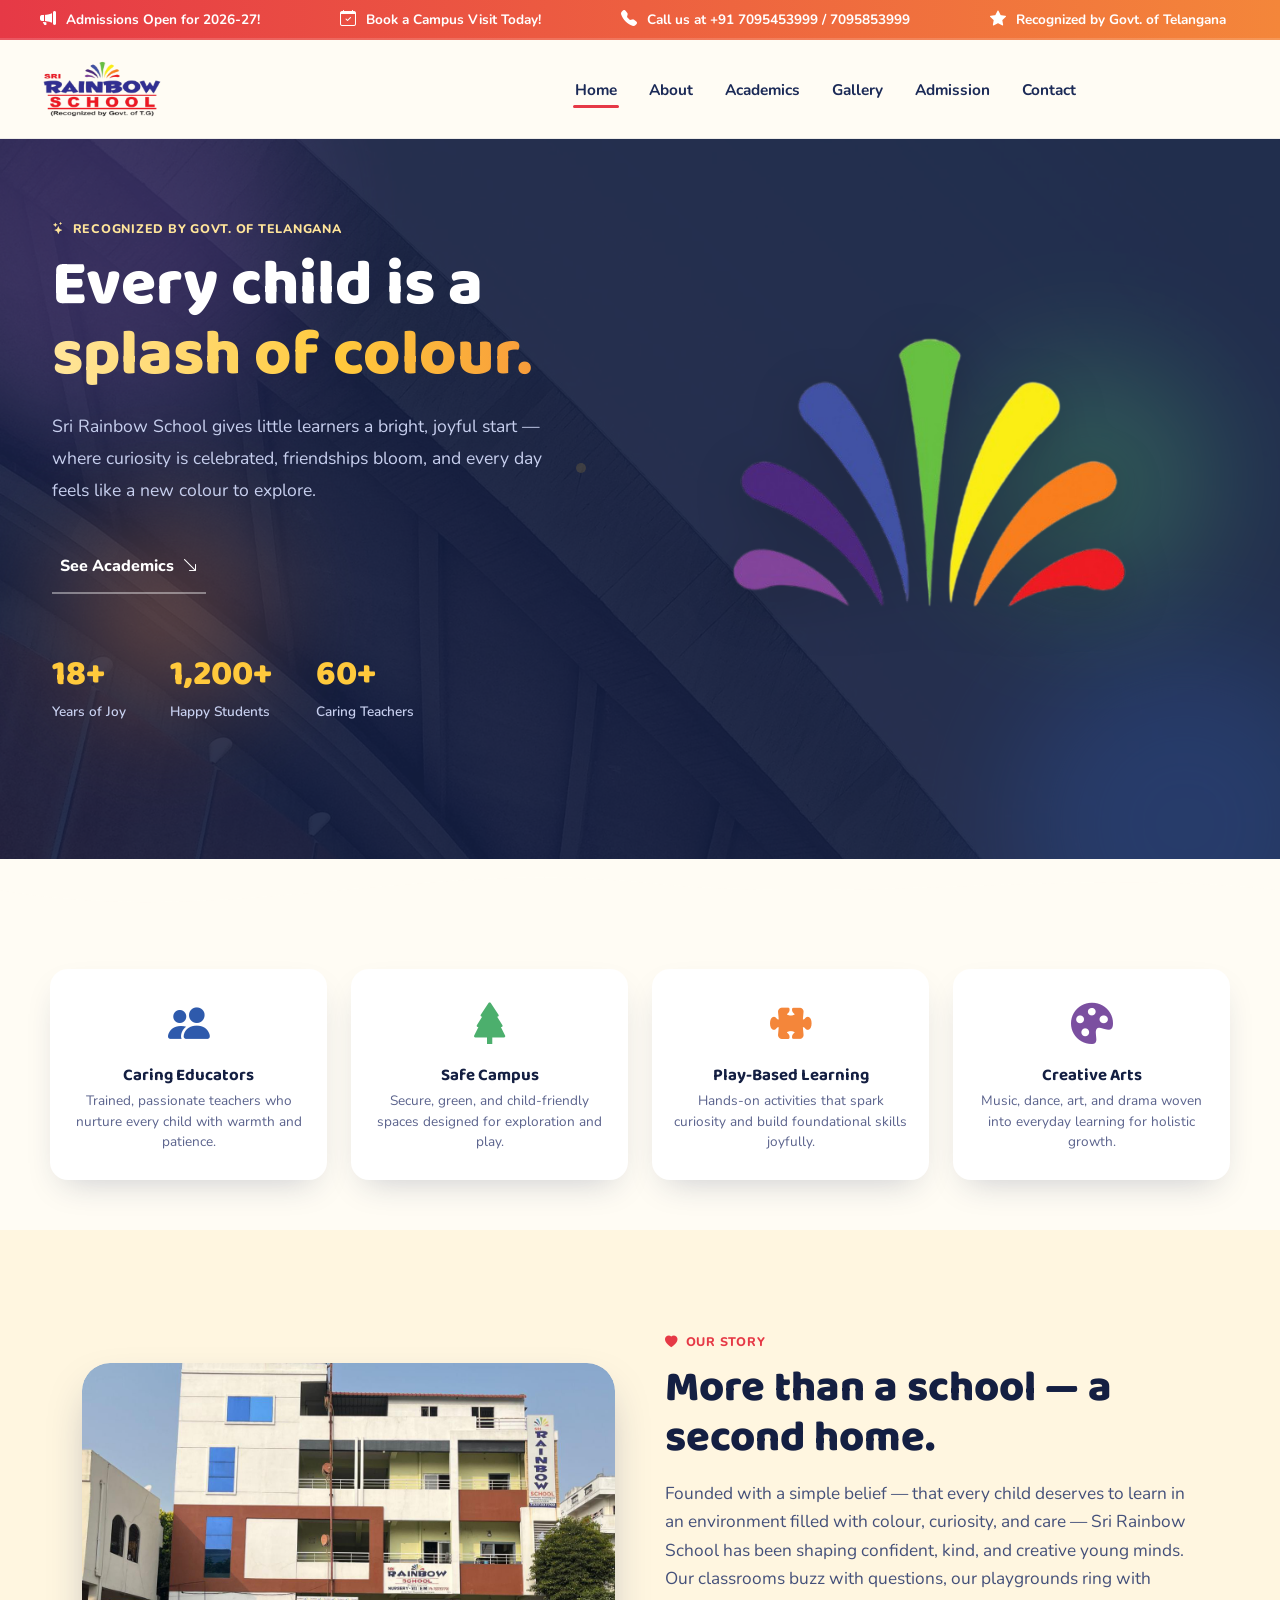
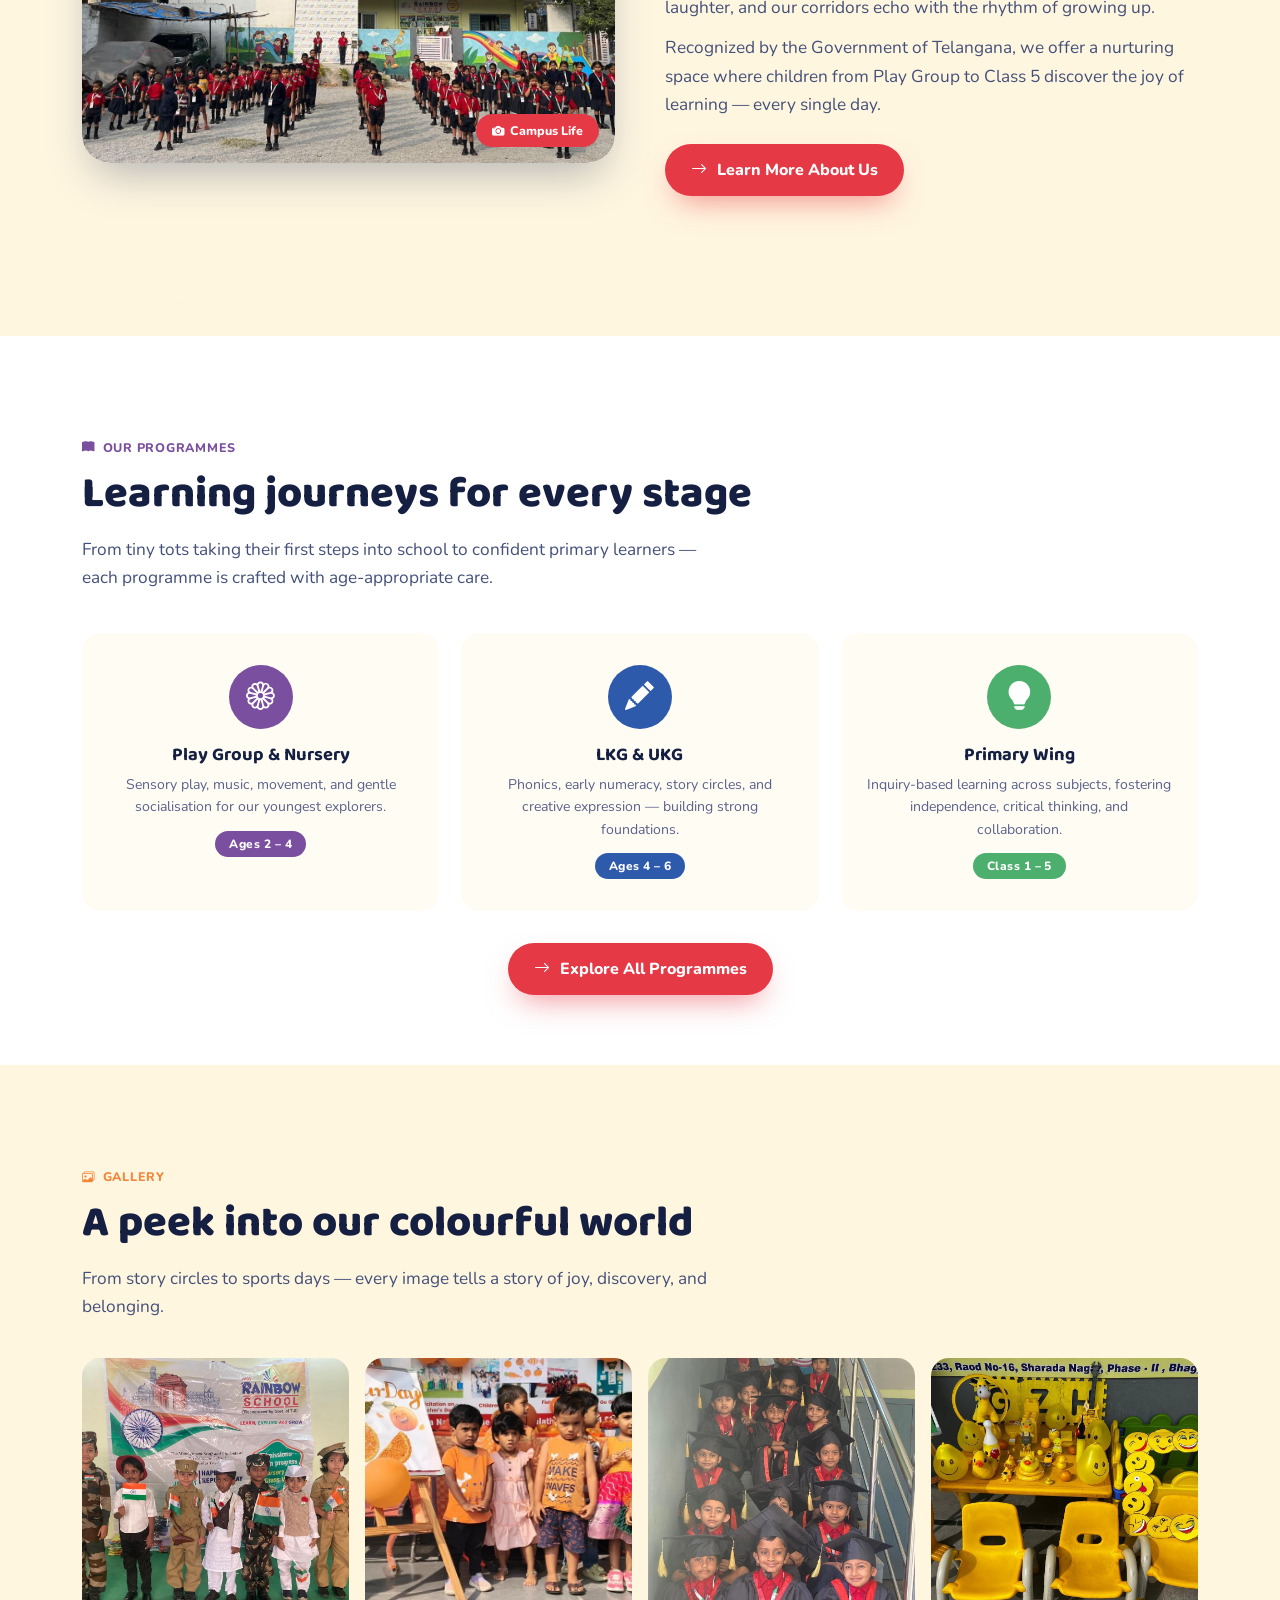
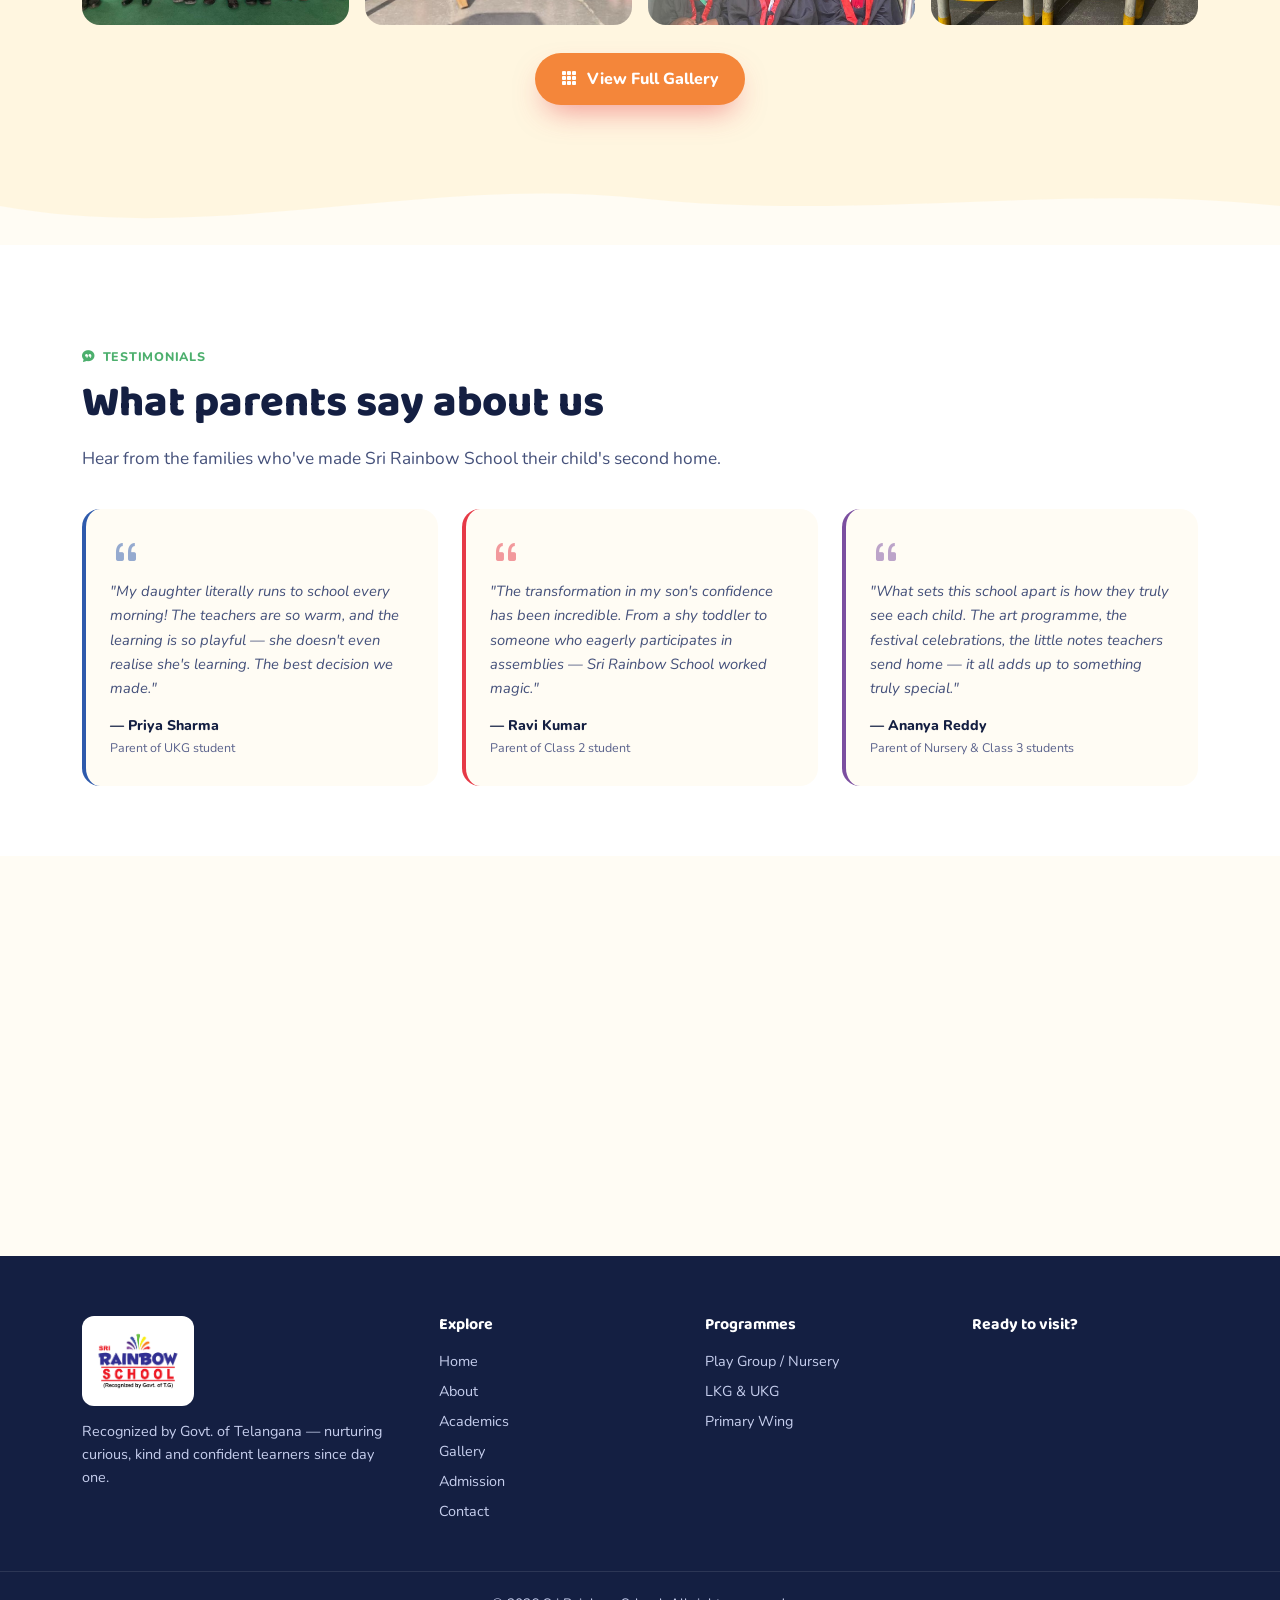
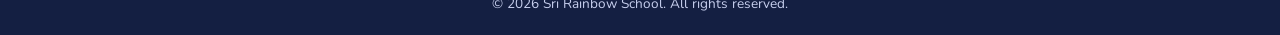
==== index.html @ 678b13fb "3" ====
<!DOCTYPE html>
<html lang="en">
<head>
    <meta charset="UTF-8" />
    <meta name="viewport" content="width=device-width, initial-scale=1.0" />
    <link rel="icon" href="logo2.png">
    <title>Sri Rainbow School | Where Little Minds Bloom in Full Colour</title>
    <meta name="description" content="Sri Rainbow School — a nurturing preschool and primary school in Telangana where curiosity, creativity, and confidence flourish. Admissions open for 2026-27." />

    <!-- Bootstrap Icons -->
    <link rel="stylesheet" href="https://cdn.jsdelivr.net/npm/bootstrap-icons@1.11.3/font/bootstrap-icons.min.css" />
    <!-- Google Fonts -->
    <link rel="preconnect" href="https://fonts.googleapis.com" />
    <link href="https://fonts.googleapis.com/css2?family=Baloo+2:wght@500;600;700;800&family=Nunito:ital,wght@0,400;0,600;0,700;0,800;1,600&display=swap" rel="stylesheet" />

    <style>
        :root {
            --cream: #FFFCF4;
            --cream-soft: #FFF6E0;
            --navy: #1B2A57;
            --navy-2: #141F42;
            --blue: #2E5AAC;
            --red: #E63946;
            --yellow: #FFC93C;
            --green: #4CAF6D;
            --purple: #7B4FA0;
            --orange: #F4863A;
            --font-display: 'Baloo 2', 'Nunito', sans-serif;
            --font-body: 'Nunito', sans-serif;
            --radius-lg: 28px;
            --radius-md: 18px;
            --radius-sm: 12px;
            --shadow-soft: 0 14px 34px -14px rgba(27, 42, 87, 0.25);
            --shadow-pop: 0 20px 44px -12px rgba(27, 42, 87, 0.35);
        }

        * {
            box-sizing: border-box;
        }
        html {
            scroll-behavior: smooth;
        }
        body {
            margin: 0;
            font-family: var(--font-body);
            color: var(--navy);
            background: var(--cream);
            overflow-x: hidden;
        }
        img {
            max-width: 100%;
            display: block;
        }
        a {
            text-decoration: none;
            color: inherit;
        }
        ul {
            list-style: none;
            margin: 0;
            padding: 0;
        }
        button {
            font-family: inherit;
            cursor: pointer;
            border: none;
            background: none;
        }
        h1,
        h2,
        h3,
        h4 {
            font-family: var(--font-display);
            margin: 0;
            line-height: 1.15;
        }
        p {
            margin: 0;
        }

        @media (prefers-reduced-motion: reduce) {
            * {
                animation-duration: 0.001ms !important;
                animation-iteration-count: 1 !important;
                transition-duration: 0.001ms !important;
                scroll-behavior: auto !important;
            }
        }

        /* ==========================================================================
           INTRO ANIMATIONS — Copied from the enhanced code
           ========================================================================== */
        .anim-fade-up {
            opacity: 0;
            transform: translateY(36px);
            animation: fadeUp 0.7s cubic-bezier(0.2, 0.8, 0.3, 1) forwards;
        }
        .anim-fade-in {
            opacity: 0;
            animation: fadeIn 0.8s ease forwards;
        }
        .anim-scale-in {
            opacity: 0;
            transform: scale(0.88);
            animation: scaleIn 0.7s cubic-bezier(0.2, 0.8, 0.3, 1) forwards;
        }
        .anim-rainbow-text {
            background: linear-gradient(90deg, #FFE59A, #FFC93C, #F4863A, #E63946, #7B4FA0, #2E5AAC);
            background-size: 300% 100%;
            -webkit-background-clip: text;
            background-clip: text;
            color: transparent;
            animation: rainbowShift 6s ease-in-out infinite alternate, fadeIn 0.8s ease 0.2s forwards;
            opacity: 0;
        }
        .anim-stagger-children>* {
            opacity: 0;
            transform: translateY(28px);
            animation: fadeUp 0.6s cubic-bezier(0.2, 0.8, 0.3, 1) forwards;
        }
        .anim-stagger-children>*:nth-child(1) {
            animation-delay: 0.05s;
        }
        .anim-stagger-children>*:nth-child(2) {
            animation-delay: 0.15s;
        }
        .anim-stagger-children>*:nth-child(3) {
            animation-delay: 0.25s;
        }
        .anim-stagger-children>*:nth-child(4) {
            animation-delay: 0.35s;
        }
        .anim-stagger-children>*:nth-child(5) {
            animation-delay: 0.45s;
        }
        .anim-stagger-children>*:nth-child(6) {
            animation-delay: 0.55s;
        }
        .anim-stagger-children>*:nth-child(7) {
            animation-delay: 0.65s;
        }
        .anim-stagger-children>*:nth-child(8) {
            animation-delay: 0.75s;
        }
        .anim-stagger-children>*:nth-child(9) {
            animation-delay: 0.85s;
        }
        .anim-stagger-children>*:nth-child(10) {
            animation-delay: 0.95s;
        }
        .anim-stagger-children>*:nth-child(11) {
            animation-delay: 1.05s;
        }
        .anim-stagger-children>*:nth-child(12) {
            animation-delay: 1.15s;
        }

        .anim-delay-1 {
            animation-delay: 0.1s !important;
        }
        .anim-delay-2 {
            animation-delay: 0.25s !important;
        }
        .anim-delay-3 {
            animation-delay: 0.4s !important;
        }
        .anim-delay-4 {
            animation-delay: 0.55s !important;
        }
        .anim-delay-5 {
            animation-delay: 0.7s !important;
        }
        .anim-delay-6 {
            animation-delay: 0.85s !important;
        }
        .anim-delay-7 {
            animation-delay: 1.0s !important;
        }
        .anim-delay-8 {
            animation-delay: 1.15s !important;
        }

        @keyframes fadeUp {
            to {
                opacity: 1;
                transform: translateY(0);
            }
        }
        @keyframes fadeIn {
            to {
                opacity: 1;
            }
        }
        @keyframes scaleIn {
            to {
                opacity: 1;
                transform: scale(1);
            }
        }
        @keyframes rainbowShift {
            0% {
                background-position: 0% 50%;
            }
            100% {
                background-position: 100% 50%;
            }
        }

        .section-wrap {
            max-width: 1180px;
            margin: 0 auto;
            padding: 100px 32px 70px;
        }
        .eyebrow {
            display: inline-flex;
            align-items: center;
            gap: 8px;
            font-weight: 800;
            letter-spacing: .06em;
            text-transform: uppercase;
            font-size: .78rem;
            color: var(--blue);
            margin-bottom: 14px;
        }
        .eyebrow-green {
            color: var(--green);
        }
        .eyebrow-orange {
            color: var(--orange);
        }
        .eyebrow-purple {
            color: var(--purple);
        }
        .eyebrow-red {
            color: var(--red);
        }
        .eyebrow-yellow {
            color: #C7900B;
        }
        .section-title {
            font-size: clamp(1.9rem, 3.6vw, 2.7rem);
            font-weight: 800;
            max-width: 760px;
            color: var(--navy-2);
        }
        .section-title.light {
            color: #fff;
        }
        .section-lead {
            margin-top: 16px;
            max-width: 640px;
            font-size: 1.08rem;
            line-height: 1.65;
            color: #44507A;
        }
        .section-lead.light {
            color: #D6DEFF;
        }

        /* scroll progress */
        .scroll-rainbow {
            position: fixed;
            top: 0;
            left: 0;
            height: 4px;
            width: 0%;
            z-index: 1000;
            background: linear-gradient(90deg, #7B4FA0, #2E5AAC, #4CAF6D, #FFC93C, #F4863A, #E63946);
            transition: width .08s linear;
        }

        /* header */
        .site-header {
            position: sticky;
            top: 0;
            z-index: 500;
            background: rgba(255, 252, 244, 0.85);
            backdrop-filter: blur(10px);
            border-bottom: 1px solid rgba(27, 42, 87, 0.08);
            transition: box-shadow .25s ease;
        }
        .site-header.scrolled {
            box-shadow: 0 8px 24px -12px rgba(27, 42, 87, 0.25);
        }
        .nav-wrap {
            max-width: 1280px;
            margin: 0 auto;
            padding: 10px 28px;
            display: flex;
            align-items: center;
            gap: 24px;
        }
        .brand-logo {
            height: 78px;
            width: 148px;
        }
        .main-nav {
            display: flex;
            align-items: center;
            gap: 28px;
            margin-left: auto;
        }
        .nav-link {
            font-weight: 700;
            font-size: .96rem;
            color: var(--navy);
            position: relative;
            padding: 6px 2px;
        }
        .nav-link::after {
            content: '';
            position: absolute;
            left: 0;
            bottom: -2px;
            height: 3px;
            width: 0;
            background: var(--red);
            border-radius: 2px;
            transition: width .2s ease;
        }
        .nav-link:hover::after,
        .nav-link.active::after {
            width: 100%;
        }
        .btn-enquire {
            background: var(--navy);
            color: #fff;
            font-weight: 800;
            font-size: .9rem;
            padding: 12px 20px;
            border-radius: 999px;
            display: flex;
            align-items: center;
            gap: 8px;
            box-shadow: var(--shadow-soft);
            transition: transform .18s ease, background .18s ease;
        }
        .btn-enquire:hover {
            transform: translateY(-2px);
            background: var(--red);
        }
        .hamburger {
            display: none;
            flex-direction: column;
            gap: 5px;
            padding: 6px;
        }
        .hamburger span {
            width: 24px;
            height: 3px;
            border-radius: 2px;
            background: var(--navy);
            transition: 0.2s ease;
        }
        .hamburger.active span:nth-child(1) {
            transform: rotate(45deg) translate(5px, 6px);
        }
        .hamburger.active span:nth-child(2) {
            opacity: 0;
        }
        .hamburger.active span:nth-child(3) {
            transform: rotate(-45deg) translate(5px, -6px);
        }

        /* Hide hero section buttons on desktop */
        @media (min-width: 761px) {
            .hero-actions .btn-primary,
            .admission-hero .btn-primary,
            .about-hero .btn-primary,
            .academics-hero .btn-primary,
            .gallery-hero .btn-primary,
            .contact-hero .btn-primary,
            .cta-banner .btn-primary,
            .footer-cta .btn-primary {
                display: none !important;
            }
        }

        /* top bar */
        .top-bar {
            background: linear-gradient(90deg, #E63946, #F4863A);
            color: #fff;
            padding: 8px 0;
            overflow: hidden;
            white-space: nowrap;
            font-weight: 700;
            font-size: .85rem;
            position: relative;
            z-index: 501;
            border-bottom: 2px solid rgba(255, 255, 255, 0.15);
        }
        .top-bar-track {
            display: flex;
            width: max-content;
            animation: scrollMarquee 25s linear infinite;
        }
        .top-bar-track span {
            padding: 0 40px;
            display: inline-flex;
            align-items: center;
            gap: 10px;
        }
        .top-bar-track i {
            font-size: 1rem;
        }
        @keyframes scrollMarquee {
            0% {
                transform: translateX(0);
            }
            100% {
                transform: translateX(-50%);
            }
        }

        /* ==========================================================================
           HERO — Enhanced with blobs, sparkles, rainbow text animation, stats
           ========================================================================== */
        .hero {
            position: relative;
            background: var(--navy-2);
            color: #fff;
            overflow: hidden;
            min-height: 80vh;
            display: flex;
            align-items: center;
        }
        .hero::before {
            content: '';
            position: absolute;
            inset: 0;
            background: url('bg1.jpg') center/cover no-repeat;
            opacity: 0.08;
            z-index: 0;
        }
        .hero-blobs {
            position: absolute;
            inset: 0;
            z-index: 0;
            pointer-events: none;
        }
        .blob {
            position: absolute;
            border-radius: 50%;
            filter: blur(60px);
            opacity: .3;
            animation: blobFloat 14s ease-in-out infinite alternate;
        }
        .blob-a {
            width: 400px;
            height: 400px;
            background: var(--purple);
            top: -120px;
            left: -100px;
            animation-delay: 0s;
        }
        .blob-b {
            width: 350px;
            height: 350px;
            background: var(--blue);
            bottom: -140px;
            right: -80px;
            animation-delay: 3s;
        }
        .blob-c {
            width: 250px;
            height: 250px;
            background: var(--green);
            top: 30%;
            right: 5%;
            animation-delay: 6s;
        }
        .blob-d {
            width: 200px;
            height: 200px;
            background: var(--orange);
            bottom: 20%;
            left: 5%;
            animation-delay: 9s;
        }
        @keyframes blobFloat {
            0% {
                transform: translate(0, 0) scale(1);
            }
            33% {
                transform: translate(30px, -30px) scale(1.1);
            }
            66% {
                transform: translate(-20px, 20px) scale(0.9);
            }
            100% {
                transform: translate(10px, -10px) scale(1.05);
            }
        }

        /* Sparkle particles */
        .sparkles {
            position: absolute;
            inset: 0;
            z-index: 0;
            pointer-events: none;
            overflow: hidden;
        }
        .sparkle {
            position: absolute;
            width: 6px;
            height: 6px;
            border-radius: 50%;
            background: #fff;
            opacity: 0;
            animation: sparkleFade 5s ease-in-out infinite;
        }
        .sparkle:nth-child(1) {
            top: 15%;
            left: 20%;
            animation-delay: 0.2s;
            width: 4px;
            height: 4px;
            background: var(--yellow);
        }
        .sparkle:nth-child(2) {
            top: 60%;
            left: 80%;
            animation-delay: 1.5s;
            width: 8px;
            height: 8px;
            background: var(--pink);
        }
        .sparkle:nth-child(3) {
            top: 30%;
            left: 70%;
            animation-delay: 2.8s;
            width: 5px;
            height: 5px;
            background: var(--teal);
        }
        .sparkle:nth-child(4) {
            top: 75%;
            left: 15%;
            animation-delay: 0.9s;
            width: 6px;
            height: 6px;
            background: var(--orange);
        }
        .sparkle:nth-child(5) {
            top: 45%;
            left: 45%;
            animation-delay: 3.5s;
            width: 10px;
            height: 10px;
            background: var(--yellow);
            opacity: 0.15;
        }
        @keyframes sparkleFade {
            0%,
            100% {
                opacity: 0;
                transform: scale(0.3);
            }
            50% {
                opacity: 1;
                transform: scale(1);
            }
        }

        .hero-inner {
            position: relative;
            z-index: 1;
            max-width: 1240px;
            margin: 0 auto;
            padding: 40px 32px 100px;
            display: grid;
            grid-template-columns: 1.15fr 0.85fr;
            gap: 50px;
            align-items: center;
            width: 100%;
        }
        .hero-copy .eyebrow {
            color: #FFE59A;
        }
        .hero-title {
            font-size: clamp(2.5rem, 5vw, 4rem);
            font-weight: 800;
            color: #fff;
            line-height: 1.1;
        }
        .rainbow-text {
            background: linear-gradient(90deg, #FFE59A, #FFC93C, #F4863A, #E63946, #7B4FA0, #2E5AAC);
            background-size: 300% 100%;
            -webkit-background-clip: text;
            background-clip: text;
            color: transparent;
            animation: rainbowShift 6s ease-in-out infinite alternate;
        }
        @keyframes rainbowShift {
            0% {
                background-position: 0% 50%;
            }
            100% {
                background-position: 100% 50%;
            }
        }
        .hero-sub {
            margin-top: 20px;
            font-size: 1.1rem;
            line-height: 1.8;
            color: #C7CFEE;
            max-width: 520px;
        }
        .hero-actions {
            display: flex;
            gap: 16px;
            margin-top: 34px;
            flex-wrap: wrap;
        }
        .btn-primary {
            background: var(--red);
            color: #fff;
            font-weight: 800;
            font-size: 1rem;
            padding: 15px 26px;
            border-radius: 999px;
            display: inline-flex;
            align-items: center;
            gap: 10px;
            box-shadow: 0 14px 30px -10px rgba(230, 57, 70, 0.55);
            transition: transform .18s ease, box-shadow .18s ease;
        }
        .btn-primary:hover {
            transform: translateY(-3px);
            box-shadow: 0 18px 34px -8px rgba(230, 57, 70, 0.6);
        }
        .btn-primary.btn-light {
            background: #fff;
            color: var(--navy-2);
            box-shadow: 0 14px 30px -10px rgba(0, 0, 0, 0.25);
        }
        .btn-primary.full {
            width: 100%;
            justify-content: center;
        }
        .btn-ghost {
            display: inline-flex;
            align-items: center;
            gap: 8px;
            font-weight: 800;
            color: #fff;
            padding: 15px 8px;
            border-bottom: 2px solid rgba(255, 255, 255, 0.4);
            transition: border-color .18s ease, transform .18s ease;
        }
        .btn-ghost:hover {
            border-color: #fff;
            transform: translateX(4px);
        }

        .hero-stats {
            display: flex;
            gap: 44px;
            margin-top: 52px;
            flex-wrap: wrap;
        }
        .stat {
            display: flex;
            flex-direction: column;
        }
        .stat-num {
            font-family: var(--font-display);
            font-size: 2.2rem;
            font-weight: 800;
            color: var(--yellow);
        }
        .hero-stats .stat-label {
            font-size: .85rem;
            color: #C7CFEE;
            font-weight: 600;
        }

        .hero-art {
            display: flex;
            justify-content: center;
            align-items: center;
        }
        .rainbow-burst {
            width: 800px;
            max-width: 600px;
            height: auto;
            display: block;
            filter: drop-shadow(0 12px 25px rgba(0, 0, 0, .18));
            animation: burstPop .9s ease 0.3s forwards;
            opacity: 0;
            transform: scale(0.75);
        }
        @keyframes burstPop {
            to {
                opacity: 1;
                transform: scale(1);
            }
        }

        .cloud ellipse {
            fill: rgba(255, 255, 255, 0.12);
        }
        .cloud {
            animation: floatCloud 8s ease-in-out infinite;
        }
        .cloud2 {
            animation-duration: 10s;
            animation-delay: .6s;
        }
        @keyframes floatCloud {
            0%,
            100% {
                transform: translate(0, 0);
            }
            50% {
                transform: translate(10px, -12px);
            }
        }

        .wave-divider {
            display: block;
            width: 100%;
            height: 70px;
        }
        .wave-divider path {
            fill: var(--cream);
        }
        .wave-yellow path {
            fill: var(--cream-soft);
        }

        /* features strip */
        .features-strip {
            background: var(--cream);
            padding: 40px 32px 50px;
        }
        .features-grid {
            max-width: 1180px;
            margin: 0 auto;
            display: grid;
            grid-template-columns: repeat(4, 1fr);
            gap: 24px;
        }
        .feat-card {
            background: #fff;
            border-radius: var(--radius-md);
            padding: 28px 22px;
            text-align: center;
            box-shadow: var(--shadow-soft);
            transition: transform .2s ease, box-shadow .2s ease;
            position: relative;
            overflow: hidden;
        }
        .feat-card:hover {
            transform: translateY(-6px);
            box-shadow: var(--shadow-pop);
        }
        .feat-card .feat-icon {
            font-size: 2.6rem;
            margin-bottom: 12px;
            color: var(--c);
        }
        .feat-card h4 {
            font-size: 1.05rem;
            color: var(--navy-2);
            margin-bottom: 6px;
        }
        .feat-card p {
            font-size: .85rem;
            color: #5A628C;
            line-height: 1.5;
        }

        /* about glimpse */
        .about-glimpse {
            background: var(--cream-soft);
        }
        .about-glimpse .section-wrap {
            display: grid;
            grid-template-columns: 1fr 1fr;
            gap: 50px;
            align-items: center;
        }
        .about-glimpse-image {
            border-radius: var(--radius-lg);
            overflow: hidden;
            box-shadow: var(--shadow-pop);
            position: relative;
        }
        .about-glimpse-image img {
            width: 100%;
            height: auto;
            object-fit: cover;
            aspect-ratio: 4/3;
            border-radius: var(--radius-lg);
        }
        .about-glimpse-image .img-badge {
            position: absolute;
            bottom: 16px;
            right: 16px;
            background: var(--red);
            color: #fff;
            font-weight: 800;
            font-size: .78rem;
            padding: 8px 16px;
            border-radius: 999px;
            display: flex;
            align-items: center;
            gap: 6px;
        }

        /* programs */
        .programs-section {
            background: #fff;
        }
        .program-cards {
            display: grid;
            grid-template-columns: repeat(3, 1fr);
            gap: 22px;
            margin-top: 40px;
        }
        .prog-card {
            background: var(--cream);
            border-radius: var(--radius-md);
            padding: 30px 24px;
            text-align: center;
            transition: transform .2s ease, box-shadow .2s ease;
            border: 2px solid transparent;
        }
        .prog-card:hover {
            transform: translateY(-6px);
            box-shadow: var(--shadow-pop);
            border-color: var(--c);
        }
        .prog-card .prog-icon {
            width: 64px;
            height: 64px;
            border-radius: 50%;
            margin: 0 auto 16px;
            display: flex;
            align-items: center;
            justify-content: center;
            font-size: 1.8rem;
            color: #fff;
            background: var(--c);
        }
        .prog-card h4 {
            font-size: 1.15rem;
            color: var(--navy-2);
            margin-bottom: 8px;
        }
        .prog-card p {
            font-size: .88rem;
            color: #5A628C;
            line-height: 1.6;
        }
        .prog-card .prog-age {
            display: inline-block;
            margin-top: 12px;
            background: var(--c);
            color: #fff;
            font-size: .75rem;
            font-weight: 800;
            padding: 5px 14px;
            border-radius: 999px;
            letter-spacing: .04em;
        }

        /* gallery teaser */
        .gallery-teaser {
            background: var(--cream-soft);
        }
        .teaser-grid {
            display: grid;
            grid-template-columns: repeat(4, 1fr);
            gap: 16px;
            margin-top: 36px;
        }
        .teaser-item {
            aspect-ratio: 1/1;
            border-radius: var(--radius-md);
            overflow: hidden;
            cursor: pointer;
            position: relative;
            transition: transform .25s ease, box-shadow .25s ease;
        }
        .teaser-item:hover {
            transform: translateY(-5px) scale(1.03);
            box-shadow: var(--shadow-pop);
        }
        .teaser-item img {
            width: 100%;
            height: 100%;
            object-fit: cover;
            transition: transform .4s ease;
        }
        .teaser-item:hover img {
            transform: scale(1.08);
        }
        .teaser-item::after {
            content: '';
            position: absolute;
            inset: 0;
            background: linear-gradient(0deg, rgba(20, 31, 66, 0.5) 0%, transparent 60%);
            opacity: 0;
            transition: opacity .3s ease;
        }
        .teaser-item:hover::after {
            opacity: 1;
        }
        .teaser-item .teaser-label {
            position: absolute;
            bottom: 12px;
            left: 12px;
            z-index: 2;
            color: #fff;
            font-weight: 700;
            font-size: .82rem;
            opacity: 0;
            transform: translateY(8px);
            transition: opacity .3s ease, transform .3s ease;
        }
        .teaser-item:hover .teaser-label {
            opacity: 1;
            transform: translateY(0);
        }

        /* testimonials */
        .testimonials {
            background: #fff;
        }
        .testi-cards {
            display: grid;
            grid-template-columns: repeat(3, 1fr);
            gap: 24px;
            margin-top: 36px;
        }
        .testi-card {
            background: var(--cream);
            border-radius: var(--radius-md);
            padding: 28px 24px;
            position: relative;
            border-left: 4px solid var(--c);
        }
        .testi-card .testi-quote {
            font-size: 2rem;
            color: var(--c);
            opacity: .5;
            line-height: 1;
            margin-bottom: 8px;
        }
        .testi-card p {
            font-size: .92rem;
            color: #44507A;
            line-height: 1.65;
            font-style: italic;
        }
        .testi-card .testi-author {
            margin-top: 14px;
            font-weight: 800;
            color: var(--navy-2);
            font-size: .88rem;
            font-style: normal;
        }
        .testi-card .testi-role {
            font-size: .78rem;
            color: #5A628C;
            font-style: normal;
        }

        /* CTA banner */
        .cta-banner {
            background: var(--navy-2);
            color: #fff;
            padding: 70px 32px;
            text-align: center;
        }
        .cta-banner h2 {
            font-size: clamp(1.8rem, 3vw, 2.5rem);
            max-width: 700px;
            margin: 0 auto 16px;
        }
        .cta-banner p {
            color: #C7CFEE;
            font-size: 1.05rem;
            max-width: 560px;
            margin: 0 auto 30px;
            line-height: 1.6;
        }

        /* footer */
        .site-footer {
            background: var(--navy-2);
            color: #C7CFEE;
            padding-top: 60px;
        }
        .footer-wrap {
            max-width: 1180px;
            margin: 0 auto;
            padding: 0 32px 40px;
            display: grid;
            grid-template-columns: 1.4fr 1fr 1fr 1fr;
            gap: 40px;
        }
        .footer-logo {
            height: 90px;
            width: auto;
            border-radius: 12px;
            background: #fff;
            padding: 6px;
            margin-bottom: 14px;
        }
        .footer-brand p {
            font-size: .9rem;
            line-height: 1.6;
        }
        .footer-links h4,
        .footer-cta h4 {
            color: #fff;
            font-size: 1rem;
            margin-bottom: 16px;
        }
        .footer-links a {
            display: block;
            font-size: .9rem;
            margin-bottom: 10px;
            color: #C7CFEE;
            transition: color .18s ease;
        }
        .footer-links a:hover {
            color: var(--yellow);
        }
        .footer-bottom {
            border-top: 1px solid rgba(255, 255, 255, 0.1);
            padding: 22px 32px;
            text-align: center;
            font-size: .85rem;
        }

        /* map section */
        .map-section {
            padding: 0;
        }
        .map-section .map-embed {
            height: 400px;
            width: 100%;
        }
        .map-section .map-embed iframe {
            width: 100%;
            height: 100%;
            border: 0;
        }

        /* fab */
        .fab-enquire {
            position: fixed;
            bottom: 24px;
            right: 24px;
            z-index: 400;
            width: 58px;
            height: 58px;
            border-radius: 50%;
            background: var(--red);
            color: #fff;
            font-size: 1.4rem;
            box-shadow: 0 14px 30px -8px rgba(230, 57, 70, 0.6);
            display: none;
            align-items: center;
            justify-content: center;
        }

        /* modal */
        .modal-overlay {
            position: fixed;
            inset: 0;
            z-index: 1000;
            background: rgba(20, 31, 66, 0.6);
            backdrop-filter: blur(4px);
            display: flex;
            align-items: center;
            justify-content: center;
            padding: 20px;
            opacity: 0;
            visibility: hidden;
            transition: opacity .28s ease;
        }
        .modal-overlay.open {
            opacity: 1;
            visibility: visible;
        }
        .modal-card {
            background: #fff;
            border-radius: var(--radius-lg);
            width: 100%;
            max-width: 880px;
            max-height: 92vh;
            overflow: auto;
            display: grid;
            grid-template-columns: 0.85fr 1.15fr;
            box-shadow: 0 40px 80px -20px rgba(0, 0, 0, 0.4);
            transform: scale(.92) translateY(20px);
            transition: transform .3s cubic-bezier(.2, .8, .3, 1.2);
            position: relative;
        }
        .modal-overlay.open .modal-card {
            transform: scale(1) translateY(0);
        }
        .modal-close {
            position: absolute;
            top: 16px;
            right: 16px;
            z-index: 2;
            width: 38px;
            height: 38px;
            border-radius: 50%;
            background: rgba(27, 42, 87, 0.06);
            color: var(--navy-2);
            display: flex;
            align-items: center;
            justify-content: center;
            transition: background .18s ease;
        }
        .modal-close:hover {
            background: rgba(27, 42, 87, 0.14);
        }
        .modal-side {
            background: var(--navy-2);
            color: #fff;
            padding: 44px 34px;
            position: relative;
            overflow: hidden;
            display: flex;
            flex-direction: column;
            justify-content: center;
        }
        .modal-side h3 {
            font-size: 1.5rem;
            margin-bottom: 14px;
            position: relative;
            z-index: 1;
        }
        .modal-side p {
            color: #C7CFEE;
            font-size: .92rem;
            line-height: 1.6;
            position: relative;
            z-index: 1;
        }
        .modal-side-burst {
            position: absolute;
            inset: 0;
        }
        .modal-side-burst span {
            position: absolute;
            width: 120px;
            height: 220px;
            border-radius: 50% 50% 0 0;
            transform-origin: bottom center;
            opacity: .5;
        }
        .modal-side-burst span:nth-child(1) {
            background: var(--purple);
            bottom: -40px;
            left: -30px;
            transform: rotate(-40deg);
        }
        .modal-side-burst span:nth-child(2) {
            background: var(--blue);
            bottom: -40px;
            left: 0px;
            transform: rotate(-24deg);
        }
        .modal-side-burst span:nth-child(3) {
            background: var(--green);
            bottom: -40px;
            left: 30px;
            transform: rotate(-8deg);
        }
        .modal-side-burst span:nth-child(4) {
            background: var(--yellow);
            bottom: -40px;
            left: 60px;
            transform: rotate(8deg);
        }
        .modal-side-burst span:nth-child(5) {
            background: var(--orange);
            bottom: -40px;
            left: 90px;
            transform: rotate(24deg);
        }
        .modal-side-burst span:nth-child(6) {
            background: var(--red);
            bottom: -40px;
            left: 120px;
            transform: rotate(40deg);
        }
        .modal-form-wrap {
            padding: 44px 40px;
        }
        .modal-form-wrap h4 {
            font-size: 1.2rem;
            margin-bottom: 22px;
            color: var(--navy-2);
            display: flex;
            gap: 10px;
            align-items: center;
        }
        .modal-success {
            display: none;
            text-align: center;
            padding: 30px 10px;
            position: relative;
        }
        .modal-success.show {
            display: block;
        }
        .success-icon {
            font-size: 3.4rem;
            color: var(--green);
            margin-bottom: 14px;
        }
        .modal-success h4 {
            justify-content: center;
            margin-bottom: 8px;
        }
        .modal-success p {
            color: #5A628C;
            margin-bottom: 22px;
        }
        .success-burst {
            position: absolute;
            inset: 0;
            pointer-events: none;
            overflow: hidden;
        }
        .success-burst span {
            position: absolute;
            top: 50%;
            left: 50%;
            width: 8px;
            height: 20px;
            border-radius: 4px;
            opacity: 0;
        }
        .modal-success.show .success-burst span {
            animation: confetti 1s ease-out forwards;
        }
        .success-burst span:nth-child(1) {
            background: var(--purple);
            animation-delay: 0s;
        }
        .success-burst span:nth-child(2) {
            background: var(--blue);
            animation-delay: .04s;
        }
        .success-burst span:nth-child(3) {
            background: var(--green);
            animation-delay: .08s;
        }
        .success-burst span:nth-child(4) {
            background: var(--yellow);
            animation-delay: .12s;
        }
        .success-burst span:nth-child(5) {
            background: var(--orange);
            animation-delay: .16s;
        }
        .success-burst span:nth-child(6) {
            background: var(--red);
            animation-delay: .2s;
        }
        @keyframes confetti {
            0% {
                opacity: 1;
                transform: translate(-50%, -50%) rotate(0deg);
            }
            100% {
                opacity: 0;
                transform: translate(calc(-50% + var(--x, 120px)), calc(-50% - 160px)) rotate(340deg);
            }
        }
        .success-burst span:nth-child(1) {
            --x: -150px;
        }
        .success-burst span:nth-child(2) {
            --x: -90px;
        }
        .success-burst span:nth-child(3) {
            --x: -30px;
        }
        .success-burst span:nth-child(4) {
            --x: 30px;
        }
        .success-burst span:nth-child(5) {
            --x: 90px;
        }
        .success-burst span:nth-child(6) {
            --x: 150px;
        }

        /* responsive */
        @media (max-width: 1080px) {
            .features-grid {
                grid-template-columns: repeat(2, 1fr);
            }
            .program-cards {
                grid-template-columns: repeat(2, 1fr);
            }
            .teaser-grid {
                grid-template-columns: repeat(2, 1fr);
            }
            .testi-cards {
                grid-template-columns: repeat(2, 1fr);
            }
            .footer-wrap {
                grid-template-columns: 1fr 1fr;
            }
            .about-glimpse .section-wrap {
                grid-template-columns: 1fr;
            }
        }
        @media (max-width: 900px) {
            .hero-inner {
                grid-template-columns: 1fr;
                text-align: center;
            }
            .hero-art {
                order: -1;
                max-width: 320px;
                margin: 0 auto 20px;
            }
            .hero-sub {
                margin-left: auto;
                margin-right: auto;
            }
            .hero-actions {
                justify-content: center;
            }
            .hero-stats {
                justify-content: center;
            }
            .modal-card {
                grid-template-columns: 1fr;
            }
            .modal-side {
                display: none;
            }
            .program-cards {
                grid-template-columns: 1fr 1fr;
            }
            .rainbow-burst {
                max-width: 380px;
            }
        }
        @media (max-width: 760px) {
            /* Mobile nav */
            .main-nav {
                position: fixed;
                top: 100%;
                left: 0;
                right: 0;
                background: var(--cream);
                flex-direction: column;
                align-items: stretch;
                gap: 0;
                margin-left: 0;
                padding: 8px 24px 32px;
                box-shadow: 0 14px 24px -14px rgba(27, 42, 87, 0.3);
                transform: translateY(-100%);
                opacity: 0;
                visibility: hidden;
                transition: transform .3s cubic-bezier(0.4, 0, 0.2, 1), opacity .3s, visibility .3s;
                z-index: 502;
                border-bottom: none;
                overflow-y: auto;
                -webkit-overflow-scrolling: touch;
            }
            .main-nav.open {
                transform: translateY(0);
                opacity: 1;
                visibility: visible;
            }
            .main-nav a {
                padding: 14px 0;
                width: 100%;
                border-bottom: 1px solid rgba(27, 42, 87, 0.06);
                font-size: 1rem;
            }
            .hamburger {
                display: flex;
                min-width: 44px;
                min-height: 44px;
                align-items: center;
                justify-content: center;
                z-index: 503;
                margin-left: auto;
            }
            .nav-wrap {
                position: relative;
                z-index: 503;
            }
            .btn-enquire {
                display: none;
            }
            .fab-enquire {
                display: flex;
            }
            .features-grid {
                grid-template-columns: 1fr 1fr;
            }
            .program-cards {
                grid-template-columns: 1fr;
            }
            .teaser-grid {
                grid-template-columns: repeat(2, 1fr);
                gap: 10px;
            }
            .testi-cards {
                grid-template-columns: 1fr;
            }
            .footer-wrap {
                grid-template-columns: 1fr;
            }
            .section-wrap {
                padding: 70px 22px 50px;
            }
            .hero-inner {
                padding: 40px 22px 80px;
            }
            .modal-form-wrap {
                padding: 30px 22px;
            }
            /* Mobile modal responsive */
            .modal-card {
                max-height: 95vh;
                margin: 10px;
                border-radius: var(--radius-md);
            }
            .modal-form-wrap {
                padding: 24px 16px;
            }
            .modal-form-wrap h4 {
                font-size: 1.1rem;
            }
            .field input,
            .field select,
            .field textarea {
                padding: 14px 16px;
                font-size: 16px; /* Prevents zoom on iOS */
            }
            .form-row {
                grid-template-columns: 1fr;
                gap: 12px;
            }
            .btn-primary.full {
                padding: 16px 24px;
                font-size: 1rem;
            }
            .hero {
                min-height: auto;
            }
            .rainbow-burst {
                max-width: 260px;
            }
            .hero-stats {
                gap: 24px;
            }
            .stat-num {
                font-size: 1.6rem;
            }
        }
    </style>
</head>

<body>

    <!-- Scroll Progress -->
    <div class="scroll-rainbow" id="scrollRainbow"></div>

    <!-- Top Announcement Bar (with animation) -->
    <div class="top-bar anim-fade-in anim-delay-1">
        <div class="top-bar-track">
            <span><i class="bi bi-megaphone-fill"></i> Admissions Open for 2026-27! </span>
            <span><i class="bi bi-calendar-check"></i> Book a Campus Visit Today! </span>
            <span><i class="bi bi-telephone-fill"></i> Call us at +91 7095453999 / 7095853999 </span>
            <span><i class="bi bi-star-fill"></i> Recognized by Govt. of Telangana </span>
            <span><i class="bi bi-emoji-smile"></i> Where Little Minds Bloom </span>
            <span><i class="bi bi-megaphone-fill"></i> Admissions Open for 2026-27! </span>
            <span><i class="bi bi-calendar-check"></i> Book a Campus Visit Today! </span>
            <span><i class="bi bi-telephone-fill"></i> Call us at +91 7095453999 / 7095853999 </span>
            <span><i class="bi bi-star-fill"></i> Recognized by Govt. of Telangana </span>
            <span><i class="bi bi-emoji-smile"></i> Where Little Minds Bloom </span>
        </div>
    </div>

    <!-- Header -->
    <header class="site-header" id="siteHeader">
        <div class="nav-wrap">
            <a href="index.html" class="brand anim-fade-in anim-delay-1">
                <img src="logo1.png" alt="Sri Rainbow School logo" class="brand-logo">
            </a>
            <nav class="main-nav" id="mainNav">
                <a href="index.html" class="nav-link active anim-fade-up anim-delay-2">Home</a>
                <a href="about.html" class="nav-link anim-fade-up anim-delay-3">About</a>
                <a href="academics.html" class="nav-link anim-fade-up anim-delay-4">Academics</a>
                <a href="gallery.html" class="nav-link anim-fade-up anim-delay-5">Gallery</a>
                <a href="admission.html" class="nav-link anim-fade-up anim-delay-6">Admission</a>
                <a href="contact.html" class="nav-link anim-fade-up anim-delay-7">Contact</a>
            </nav>
            <button class="btn-enquire anim-fade-up anim-delay-8" id="openEnquireBtn1">
                <i class="bi bi-pencil-square"></i> Enquire Now
            </button>
            <button class="hamburger" id="hamburgerBtn" aria-label="Toggle menu">
                <span></span><span></span><span></span>
            </button>
        </div>
    </header>

    <!-- Hero Section (Enhanced with blobs, sparkles, rainbow text, stats) -->
    <section class="hero" id="home">
        <div class="hero-blobs" aria-hidden="true">
            <span class="blob blob-a"></span>
            <span class="blob blob-b"></span>
            <span class="blob blob-c"></span>
            <span class="blob blob-d"></span>
        </div>

        <div class="sparkles" aria-hidden="true">
            <span class="sparkle"></span>
            <span class="sparkle"></span>
            <span class="sparkle"></span>
            <span class="sparkle"></span>
            <span class="sparkle"></span>
        </div>

        <div class="hero-inner">
            <div class="hero-copy">
                <p class="eyebrow anim-fade-up anim-delay-1"><i class="bi bi-stars"></i> Recognized by Govt. of Telangana</p>
                <h1 class="hero-title anim-fade-up anim-delay-2">Every child is a <span class="rainbow-text">splash of colour.</span></h1>
                <p class="hero-sub anim-fade-up anim-delay-3">Sri Rainbow School gives little learners a bright, joyful start — where curiosity is celebrated, friendships bloom, and every day feels like a new colour to explore.</p>
                <div class="hero-actions anim-fade-up anim-delay-4">
                    <button class="btn-primary" id="openEnquireBtn2"><i class="bi bi-send-check"></i> Admission Enquiry</button>
                    <a href="#programs" class="btn-ghost">See Academics <i class="bi bi-arrow-down-right"></i></a>
                </div>
                <div class="hero-stats anim-stagger-children anim-delay-5" id="heroStats">
                    <div class="stat"><span class="stat-num" data-count="18" data-suffix="+">0</span><span class="stat-label">Years of Joy</span></div>
                    <div class="stat"><span class="stat-num" data-count="1200" data-suffix="+">0</span><span class="stat-label">Happy Students</span></div>
                    <div class="stat"><span class="stat-num" data-count="60" data-suffix="+">0</span><span class="stat-label">Caring Teachers</span></div>
                </div>
            </div>

            <div class="hero-art">
                <img src="logo2.png" alt="Rainbow Burst" class="rainbow-burst" />
            </div>
        </div>
    </section>
    <svg class="wave-divider" viewBox="0 0 1440 90" preserveAspectRatio="none" aria-hidden="true">
        <path d="M0,40 C240,90 480,0 720,30 C960,60 1200,10 1440,40 L1440,90 L0,90 Z"></path>
    </svg>

    <!-- ===== TESTIMONIALS ===== -->

    <!-- Features Strip -->
    <section class="features-strip">
        <div class="features-grid">
            <div class="feat-card" style="--c:var(--blue);">
                <div class="feat-icon"><i class="bi bi-people-fill"></i></div>
                <h4>Caring Educators</h4>
                <p>Trained, passionate teachers who nurture every child with warmth and patience.</p>
            </div>
            <div class="feat-card" style="--c:var(--green);">
                <div class="feat-icon"><i class="bi bi-tree-fill"></i></div>
                <h4>Safe Campus</h4>
                <p>Secure, green, and child-friendly spaces designed for exploration and play.</p>
            </div>
            <div class="feat-card" style="--c:var(--orange);">
                <div class="feat-icon"><i class="bi bi-puzzle-fill"></i></div>
                <h4>Play-Based Learning</h4>
                <p>Hands-on activities that spark curiosity and build foundational skills joyfully.</p>
            </div>
            <div class="feat-card" style="--c:var(--purple);">
                <div class="feat-icon"><i class="bi bi-palette-fill"></i></div>
                <h4>Creative Arts</h4>
                <p>Music, dance, art, and drama woven into everyday learning for holistic growth.</p>
            </div>
        </div>
    </section>

    <!-- About Glimpse -->
    <section class="about-glimpse">
        <div class="section-wrap">
            <div class="about-glimpse-image">
                <img src="images/1.jpeg" alt="Children playing and learning at Sri Rainbow School" onerror="this.style.background='linear-gradient(135deg, #FFC93C, #F4863A, #E63946)'; this.style.minHeight='300px'; this.style.display='flex'; this.style.alignItems='center'; this.style.justifyContent='center'; this.alt='Placeholder image';">
                <span class="img-badge"><i class="bi bi-camera-fill"></i> Campus Life</span>
            </div>
            <div>
                <p class="eyebrow eyebrow-red"><i class="bi bi-heart-fill"></i> Our Story</p>
                <h2 class="section-title">More than a school — a second home.</h2>
                <p class="section-lead">Founded with a simple belief — that every child deserves to learn in an environment filled with colour, curiosity, and care — Sri Rainbow School has been shaping confident, kind, and creative young minds. Our classrooms buzz with questions, our playgrounds ring with laughter, and our corridors echo with the rhythm of growing up.</p>
                <p class="section-lead" style="margin-top:12px;">Recognized by the Government of Telangana, we offer a nurturing space where children from Play Group to Class 5 discover the joy of learning — every single day.</p>
                <a href="about.html" class="btn-primary" style="margin-top:24px; display:inline-flex;"><i class="bi bi-arrow-right"></i> Learn More About Us</a>
            </div>
        </div>
        <svg class="wave-divider wave-yellow" viewBox="0 0 1440 90" preserveAspectRatio="none" aria-hidden="true">
            <path d="M0,50 C240,10 480,90 720,50 C960,10 1200,70 1440,30 L1440,90 L0,90 Z"></path>
        </svg>
    </section>

    <!-- Programs -->
    <section class="programs-section" id="programs">
        <div class="section-wrap">
            <p class="eyebrow eyebrow-purple"><i class="bi bi-book-fill"></i> Our Programmes</p>
            <h2 class="section-title">Learning journeys for every stage</h2>
            <p class="section-lead">From tiny tots taking their first steps into school to confident primary learners — each programme is crafted with age-appropriate care.</p>
            <div class="program-cards">
                <div class="prog-card" style="--c:var(--purple);">
                    <div class="prog-icon"><i class="bi bi-flower1"></i></div>
                    <h4>Play Group &amp; Nursery</h4>
                    <p>Sensory play, music, movement, and gentle socialisation for our youngest explorers.</p>
                    <span class="prog-age">Ages 2 – 4</span>
                </div>
                <div class="prog-card" style="--c:var(--blue);">
                    <div class="prog-icon"><i class="bi bi-pencil-fill"></i></div>
                    <h4>LKG &amp; UKG</h4>
                    <p>Phonics, early numeracy, story circles, and creative expression — building strong foundations.</p>
                    <span class="prog-age">Ages 4 – 6</span>
                </div>
                <div class="prog-card" style="--c:var(--green);">
                    <div class="prog-icon"><i class="bi bi-lightbulb-fill"></i></div>
                    <h4>Primary Wing</h4>
                    <p>Inquiry-based learning across subjects, fostering independence, critical thinking, and collaboration.</p>
                    <span class="prog-age">Class 1 – 5</span>
                </div>
            </div>
            <div style="text-align:center; margin-top:32px;">
                <a href="academics.html" class="btn-primary" style="display:inline-flex;"><i class="bi bi-arrow-right"></i> Explore All Programmes</a>
            </div>
        </div>
    </section>

    <!-- Gallery Teaser -->
    <section class="gallery-teaser">
        <div class="section-wrap">
            <p class="eyebrow eyebrow-orange"><i class="bi bi-images"></i> Gallery</p>
            <h2 class="section-title">A peek into our colourful world</h2>
            <p class="section-lead">From story circles to sports days — every image tells a story of joy, discovery, and belonging.</p>
            <div class="teaser-grid">
                <div class="teaser-item" style="--c:var(--blue);">
                    <img src="images/4.jpeg" alt="Sports Day" onerror="this.style.background='#2E5AAC'; this.style.minHeight='100%';">
                    <span class="teaser-label">Sports Day</span>
                </div>
                <div class="teaser-item" style="--c:var(--red);">
                    <img src="images/5.jpeg" alt="Annual Day" onerror="this.style.background='#E63946'; this.style.minHeight='100%';">
                    <span class="teaser-label">Annual Day</span>
                </div>
                <div class="teaser-item" style="--c:var(--green);">
                    <img src="images/6.jpeg" alt="Art & Craft" onerror="this.style.background='#4CAF6D'; this.style.minHeight='100%';">
                    <span class="teaser-label">Art &amp; Craft</span>
                </div>
                <div class="teaser-item" style="--c:var(--orange);">
                    <img src="images/7.jpeg" alt="Nature Walk" onerror="this.style.background='#F4863A'; this.style.minHeight='100%';">
                    <span class="teaser-label">Nature Walk</span>
                </div>
            </div>
            <div style="text-align:center; margin-top:28px;">
                <a href="gallery.html" class="btn-primary" style="display:inline-flex; background:var(--orange);"><i class="bi bi-grid-3x3-gap-fill"></i> View Full Gallery</a>
            </div>
        </div>
        <svg class="wave-divider" viewBox="0 0 1440 90" preserveAspectRatio="none" aria-hidden="true">
            <path d="M0,40 C240,90 480,0 720,30 C960,60 1200,10 1440,40 L1440,90 L0,90 Z"></path>
        </svg>
    </section>

    <!-- Testimonials -->
    <section class="testimonials">
        <div class="section-wrap">
            <p class="eyebrow eyebrow-green"><i class="bi bi-chat-quote-fill"></i> Testimonials</p>
            <h2 class="section-title">What parents say about us</h2>
            <p class="section-lead">Hear from the families who've made Sri Rainbow School their child's second home.</p>
            <div class="testi-cards">
                <div class="testi-card" style="--c:var(--blue);">
                    <div class="testi-quote"><i class="bi bi-quote"></i></div>
                    <p>"My daughter literally runs to school every morning! The teachers are so warm, and the learning is so playful — she doesn't even realise she's learning. The best decision we made."</p>
                    <p class="testi-author">— Priya Sharma</p>
                    <p class="testi-role">Parent of UKG student</p>
                </div>
                <div class="testi-card" style="--c:var(--red);">
                    <div class="testi-quote"><i class="bi bi-quote"></i></div>
                    <p>"The transformation in my son's confidence has been incredible. From a shy toddler to someone who eagerly participates in assemblies — Sri Rainbow School worked magic."</p>
                    <p class="testi-author">— Ravi Kumar</p>
                    <p class="testi-role">Parent of Class 2 student</p>
                </div>
                <div class="testi-card" style="--c:var(--purple);">
                    <div class="testi-quote"><i class="bi bi-quote"></i></div>
                    <p>"What sets this school apart is how they truly see each child. The art programme, the festival celebrations, the little notes teachers send home — it all adds up to something truly special."</p>
                    <p class="testi-author">— Ananya Reddy</p>
                    <p class="testi-role">Parent of Nursery &amp; Class 3 students</p>
                </div>
            </div>
        </div>
    </section>

    <!-- CTA Banner -->
    <!-- <section class="cta-banner">
        <h2>Ready to give your child the Rainbow experience?</h2>
        <p>Admissions for 2026-27 are now open. Book a campus tour, meet our teachers, and see the magic for yourself.</p>
        <button class="btn-primary btn-light" id="openEnquireBtn3"><i class="bi bi-send-check"></i> Book a Campus Visit</button>
    </section> -->

    <!-- Map Section -->
    <section class="map-section">
        <div class="map-embed">
            <iframe src="https://www.google.com/maps/embed?pb=!1m14!1m12!1m3!1d227.81786002559903!2d78.58678890798737!3d17.327960607516367!2m3!1f0!2f0!3f0!3m2!1i1024!2i768!4f13.1!5e1!3m2!1sen!2sin!4v1784069580131!5m2!1sen!2sin" width="600" height="450" style="border:0;" allowfullscreen="" loading="lazy" referrerpolicy="strict-origin-when-cross-origin"></iframe>
        </div>
    </section>

    <!-- Footer -->
    <footer class="site-footer">
        <div class="footer-wrap">
            <div class="footer-brand">
                <img src="logo.jpg" alt="Sri Rainbow School" class="footer-logo" />
                <p>Recognized by Govt. of Telangana — nurturing curious, kind and confident learners since day one.</p>
            </div>
            <div class="footer-links">
                <h4>Explore</h4>
                <a href="index.html">Home</a>
                <a href="about.html">About</a>
                <a href="academics.html">Academics</a>
                <a href="gallery.html">Gallery</a>
                <a href="admission.html">Admission</a>
                <a href="contact.html">Contact</a>
            </div>
            <div class="footer-links">
                <h4>Programmes</h4>
                <a href="academics.html#programs">Play Group / Nursery</a>
                <a href="academics.html#programs">LKG &amp; UKG</a>
                <a href="academics.html#programs">Primary Wing</a>
            </div>
            <div class="footer-cta">
                <h4>Ready to visit?</h4>
                <button class="btn-primary" id="openEnquireBtn4"><i class="bi bi-send-check"></i> Enquire Now</button>
            </div>
        </div>
        <div class="footer-bottom">
            <p>&copy; <span id="year"></span> Sri Rainbow School. All rights reserved.</p>
        </div>
    </footer>

    <!-- Floating Enquiry Button (mobile) -->
    <button class="fab-enquire" id="fabEnquireBtn" aria-label="Admission Enquiry"><i class="bi bi-pencil-square"></i></button>

    <!-- Admission Enquiry Modal -->
    <div class="modal-overlay" id="enquireModal">
        <div class="modal-card">
            <button class="modal-close" id="closeEnquireBtn" aria-label="Close form"><i class="bi bi-x-lg"></i></button>
            <div class="modal-side">
                <div class="modal-side-burst" aria-hidden="true">
                    <span></span><span></span><span></span><span></span><span></span><span></span>
                </div>
                <h3>Let's find your child's<br />perfect fit.</h3>
                <p>Fill this in and our admissions team will call you within one business day.</p>
            </div>
            <div class="modal-form-wrap">
                <h4 id="modalHeading"><i class="bi bi-send-check"></i> Admission Enquiry</h4>
                <form id="enquireForm">
                    <div class="field" style="margin-bottom:16px; display:flex; flex-direction:column; gap:6px;">
                        <label for="pName" style="font-size:.85rem; font-weight:800; color:var(--navy-2);">Parent / Guardian Name</label>
                        <input type="text" id="pName" required placeholder="Full name" style="border:2px solid rgba(27,42,87,0.12); border-radius:var(--radius-sm); padding:12px 14px; font-family:inherit; font-size:.95rem; color:var(--navy-2); background:var(--cream);" />
                    </div>
                    <div class="form-row" style="display:grid; grid-template-columns:1fr 1fr; gap:16px;">
                        <div class="field" style="margin-bottom:16px; display:flex; flex-direction:column; gap:6px;">
                            <label for="pPhone" style="font-size:.85rem; font-weight:800; color:var(--navy-2);">Phone Number</label>
                            <input type="tel" id="pPhone" required placeholder="10-digit number" pattern="[0-9]{10}" style="border:2px solid rgba(27,42,87,0.12); border-radius:var(--radius-sm); padding:12px 14px; font-family:inherit; font-size:.95rem; color:var(--navy-2); background:var(--cream);" />
                        </div>
                        <div class="field" style="margin-bottom:16px; display:flex; flex-direction:column; gap:6px;">
                            <label for="pEmail" style="font-size:.85rem; font-weight:800; color:var(--navy-2);">Email</label>
                            <input type="email" id="pEmail" placeholder="you@email.com" style="border:2px solid rgba(27,42,87,0.12); border-radius:var(--radius-sm); padding:12px 14px; font-family:inherit; font-size:.95rem; color:var(--navy-2); background:var(--cream);" />
                        </div>
                    </div>
                    <div class="form-row" style="display:grid; grid-template-columns:1fr 1fr; gap:16px;">
                        <div class="field" style="margin-bottom:16px; display:flex; flex-direction:column; gap:6px;">
                            <label for="cChild" style="font-size:.85rem; font-weight:800; color:var(--navy-2);">Child's Name</label>
                            <input type="text" id="cChild" placeholder="Child's name" style="border:2px solid rgba(27,42,87,0.12); border-radius:var(--radius-sm); padding:12px 14px; font-family:inherit; font-size:.95rem; color:var(--navy-2); background:var(--cream);" />
                        </div>
                        <div class="field" style="margin-bottom:16px; display:flex; flex-direction:column; gap:6px;">
                            <label for="pClass" style="font-size:.85rem; font-weight:800; color:var(--navy-2);">Applying For</label>
                            <select id="pClass" required style="border:2px solid rgba(27,42,87,0.12); border-radius:var(--radius-sm); padding:12px 14px; font-family:inherit; font-size:.95rem; color:var(--navy-2); background:var(--cream);">
                                <option value="" disabled selected>Select a class</option>
                                <option>Play Group</option>
                                <option>Nursery</option>
                                <option>LKG</option>
                                <option>UKG</option>
                                <option>Class 1</option>
                                <option>Class 2</option>
                                <option>Class 3</option>
                                <option>Class 4</option>
                                <option>Class 5</option>
                            </select>
                        </div>
                    </div>
                    <div class="field" style="margin-bottom:16px; display:flex; flex-direction:column; gap:6px;">
                        <label for="pMsg" style="font-size:.85rem; font-weight:800; color:var(--navy-2);">Message (optional)</label>
                        <textarea id="pMsg" rows="3" placeholder="Anything you'd like us to know?" style="border:2px solid rgba(27,42,87,0.12); border-radius:var(--radius-sm); padding:12px 14px; font-family:inherit; font-size:.95rem; color:var(--navy-2); background:var(--cream); resize:vertical;"></textarea>
                    </div>
                    <button type="submit" class="btn-primary full"><i class="bi bi-send-check"></i> Submit Enquiry</button>
                </form>
                <div class="modal-success" id="modalSuccess">
                    <div class="success-burst" aria-hidden="true">
                        <span></span><span></span><span></span><span></span><span></span><span></span>
                    </div>
                    <i class="bi bi-check-circle-fill success-icon"></i>
                    <h4>Thank you!</h4>
                    <p>Your enquiry has been received. Our admissions team will call you shortly.</p>
                    <button class="btn-ghost" id="modalDoneBtn" style="color:var(--navy-2);">Close</button>
                </div>
            </div>
        </div>
    </div>

    <script>
        document.addEventListener('DOMContentLoaded', () => {

            document.getElementById('year').textContent = new Date().getFullYear();

            const header = document.getElementById('siteHeader');
            const scrollRainbow = document.getElementById('scrollRainbow');
            const onScroll = () => {
                header.classList.toggle('scrolled', window.scrollY > 10);
                const scrollTop = window.scrollY;
                const docHeight = document.documentElement.scrollHeight - window.innerHeight;
                const pct = docHeight > 0 ? (scrollTop / docHeight) * 100 : 0;
                scrollRainbow.style.width = pct + '%';
            };
            window.addEventListener('scroll', onScroll, { passive: true });
            onScroll();

            const hamburgerBtn = document.getElementById('hamburgerBtn');
            const mainNav = document.getElementById('mainNav');
            hamburgerBtn.addEventListener('click', () => {
                mainNav.classList.toggle('open');
                hamburgerBtn.classList.toggle('active');
            });
            mainNav.querySelectorAll('.nav-link').forEach(link => {
                link.addEventListener('click', () => mainNav.classList.remove('open'));
            });

            const enquireModal = document.getElementById('enquireModal');
            const enquireForm = document.getElementById('enquireForm');
            const modalSuccess = document.getElementById('modalSuccess');
            const modalHeading = document.getElementById('modalHeading');

            const openTriggers = [
                'openEnquireBtn1', 'openEnquireBtn2', 'openEnquireBtn3', 'openEnquireBtn4', 'fabEnquireBtn'
            ];
            openTriggers.forEach(id => {
                const btn = document.getElementById(id);
                if (btn) btn.addEventListener('click', openEnquireModal);
            });

            function openEnquireModal() {
                enquireModal.classList.add('open');
                document.body.style.overflow = 'hidden';
            }

            function closeEnquireModal() {
                enquireModal.classList.remove('open');
                document.body.style.overflow = '';
                setTimeout(() => {
                    modalSuccess.classList.remove('show');
                    enquireForm.style.display = '';
                    modalHeading.style.display = '';
                    enquireForm.reset();
                }, 300);
            }
            document.getElementById('closeEnquireBtn').addEventListener('click', closeEnquireModal);
            enquireModal.addEventListener('click', e => { if (e.target === enquireModal) closeEnquireModal(); });
            document.addEventListener('keydown', e => { if (e.key === 'Escape') closeEnquireModal(); });
            document.getElementById('modalDoneBtn').addEventListener('click', closeEnquireModal);

            enquireForm.addEventListener('submit', e => {
                e.preventDefault();
                enquireForm.style.display = 'none';
                modalHeading.style.display = 'none';
                modalSuccess.classList.add('show');
            });

            /* ---------- Hero Stats Counter Animation ---------- */
            function animateCounter(el, target, duration) {
                duration = duration || 1400;
                var suffix = el.getAttribute('data-suffix') || '';
                var startTime = performance.now();

                function tick(now) {
                    var progress = Math.min((now - startTime) / duration, 1);
                    var eased = 1 - Math.pow(1 - progress, 3);
                    var current = Math.round(eased * target);
                    el.textContent = current.toLocaleString() + suffix;
                    if (progress < 1) {
                        requestAnimationFrame(tick);
                    } else {
                        el.textContent = target.toLocaleString() + suffix;
                    }
                }
                requestAnimationFrame(tick);
            }

            var heroStatNums = document.querySelectorAll('.hero-stats .stat-num');
            var heroStatsEl = document.getElementById('heroStats');
            var heroStatsAnimated = false;

            function animateHeroStats() {
                if (heroStatsAnimated || !heroStatNums.length) return;
                heroStatsAnimated = true;
                heroStatNums.forEach(function(el) {
                    var target = parseInt(el.getAttribute('data-count'), 10) || 0;
                    animateCounter(el, target, 1600);
                });
            }

            function checkHeroStatsVisibility() {
                if (!heroStatsEl || heroStatsAnimated) return;
                var rect = heroStatsEl.getBoundingClientRect();
                var windowHeight = window.innerHeight || document.documentElement.clientHeight;
                if (rect.top < windowHeight - 50 || window.scrollY < 100) {
                    setTimeout(animateHeroStats, 700);
                    return true;
                }
                return false;
            }

            if (heroStatsEl && heroStatNums.length) {
                if (!checkHeroStatsVisibility()) {
                    if ('IntersectionObserver' in window) {
                        var heroStatsObserver = new IntersectionObserver(function(entries) {
                            entries.forEach(function(entry) {
                                if (entry.isIntersecting) {
                                    setTimeout(animateHeroStats, 700);
                                    heroStatsObserver.disconnect();
                                }
                            });
                        }, { threshold: 0.1, rootMargin: '0px 0px -50px 0px' });
                        heroStatsObserver.observe(heroStatsEl);
                    } else {
                        setTimeout(animateHeroStats, 900);
                    }
                }
            }
        });
    </script>
</body>
</html>
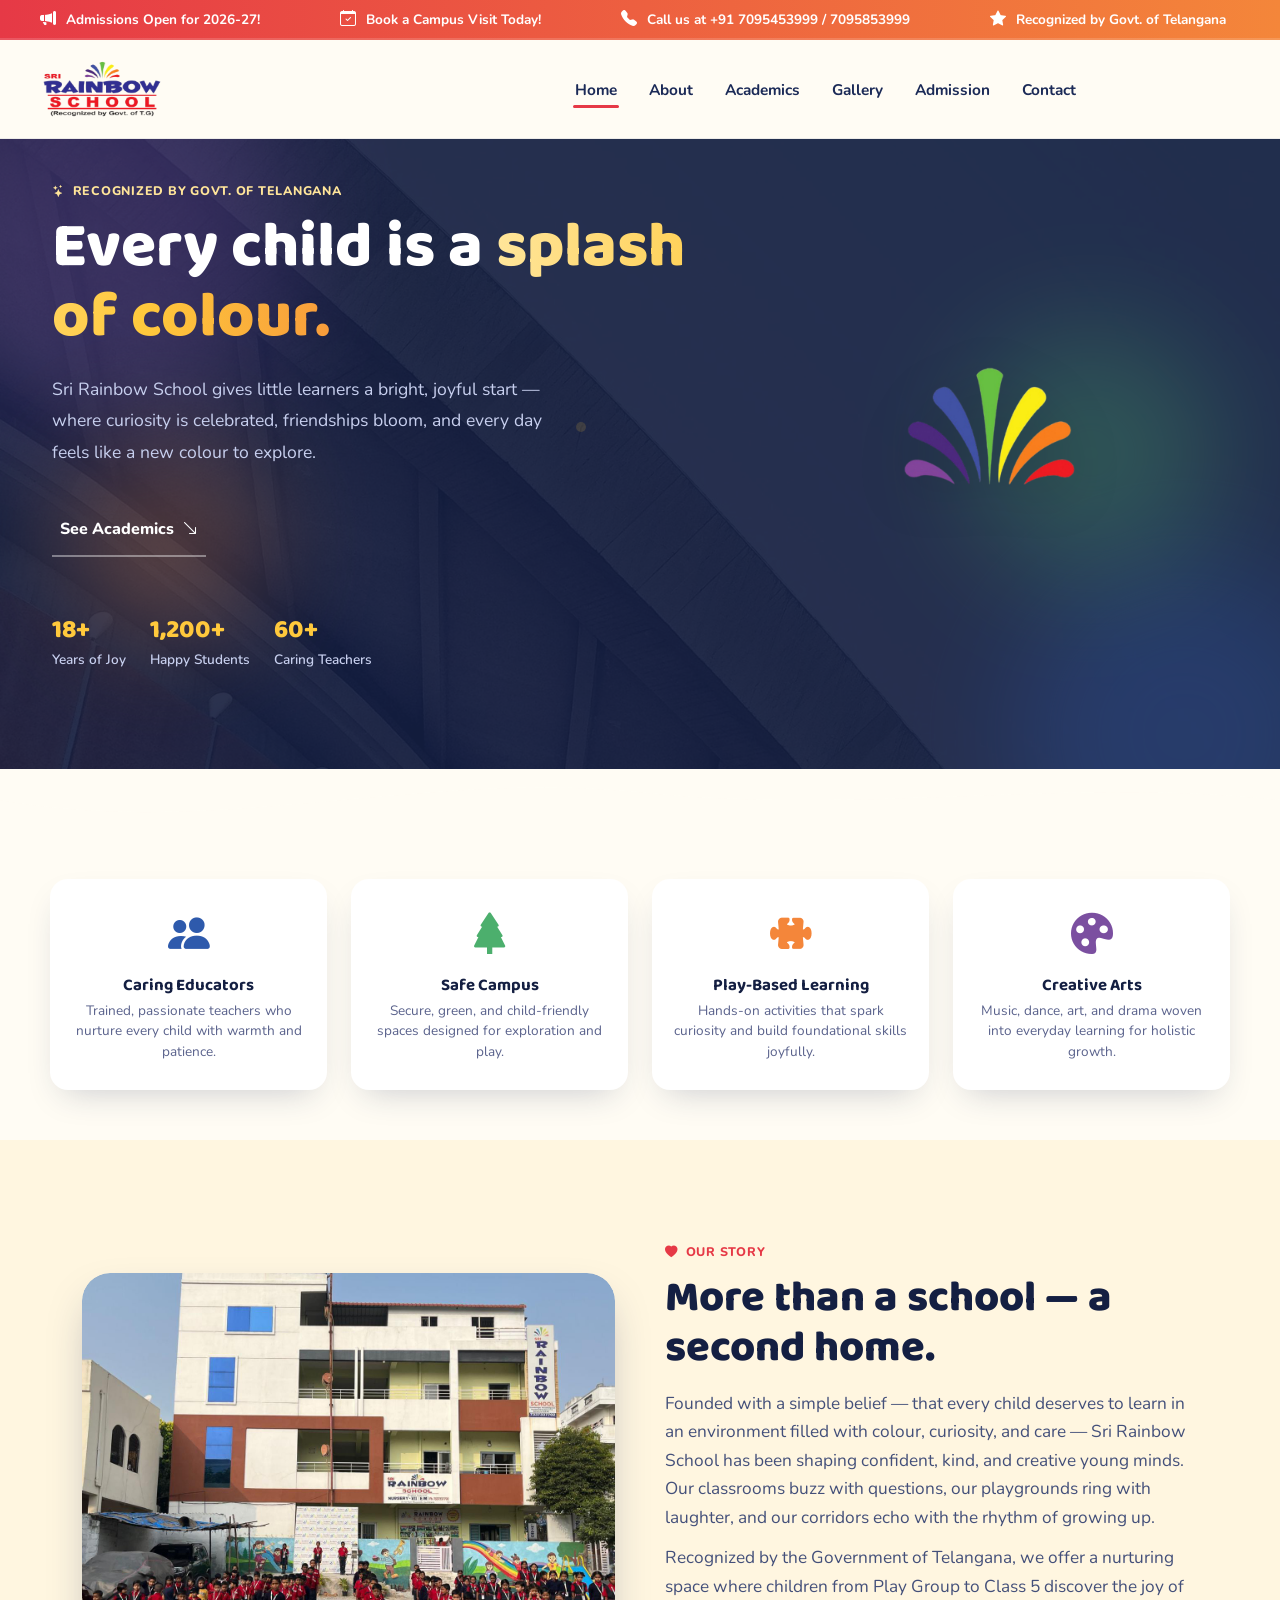
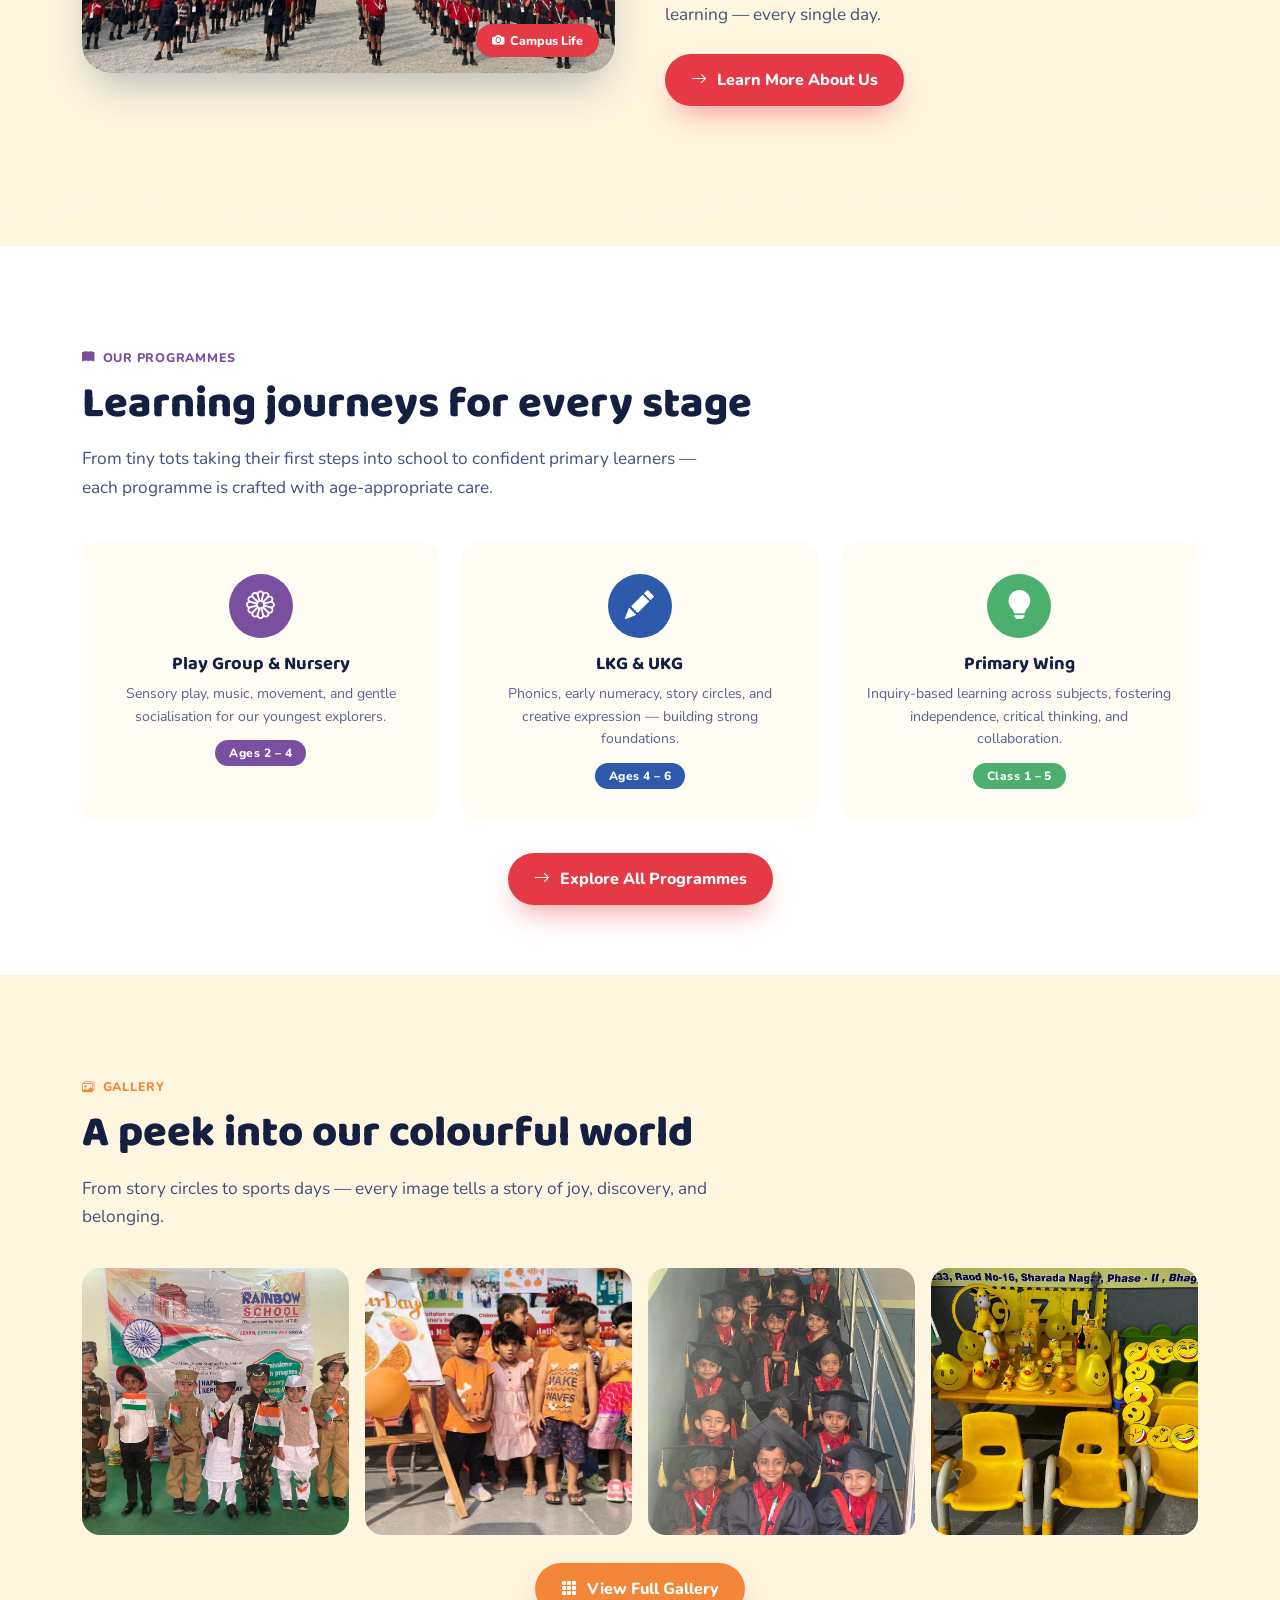
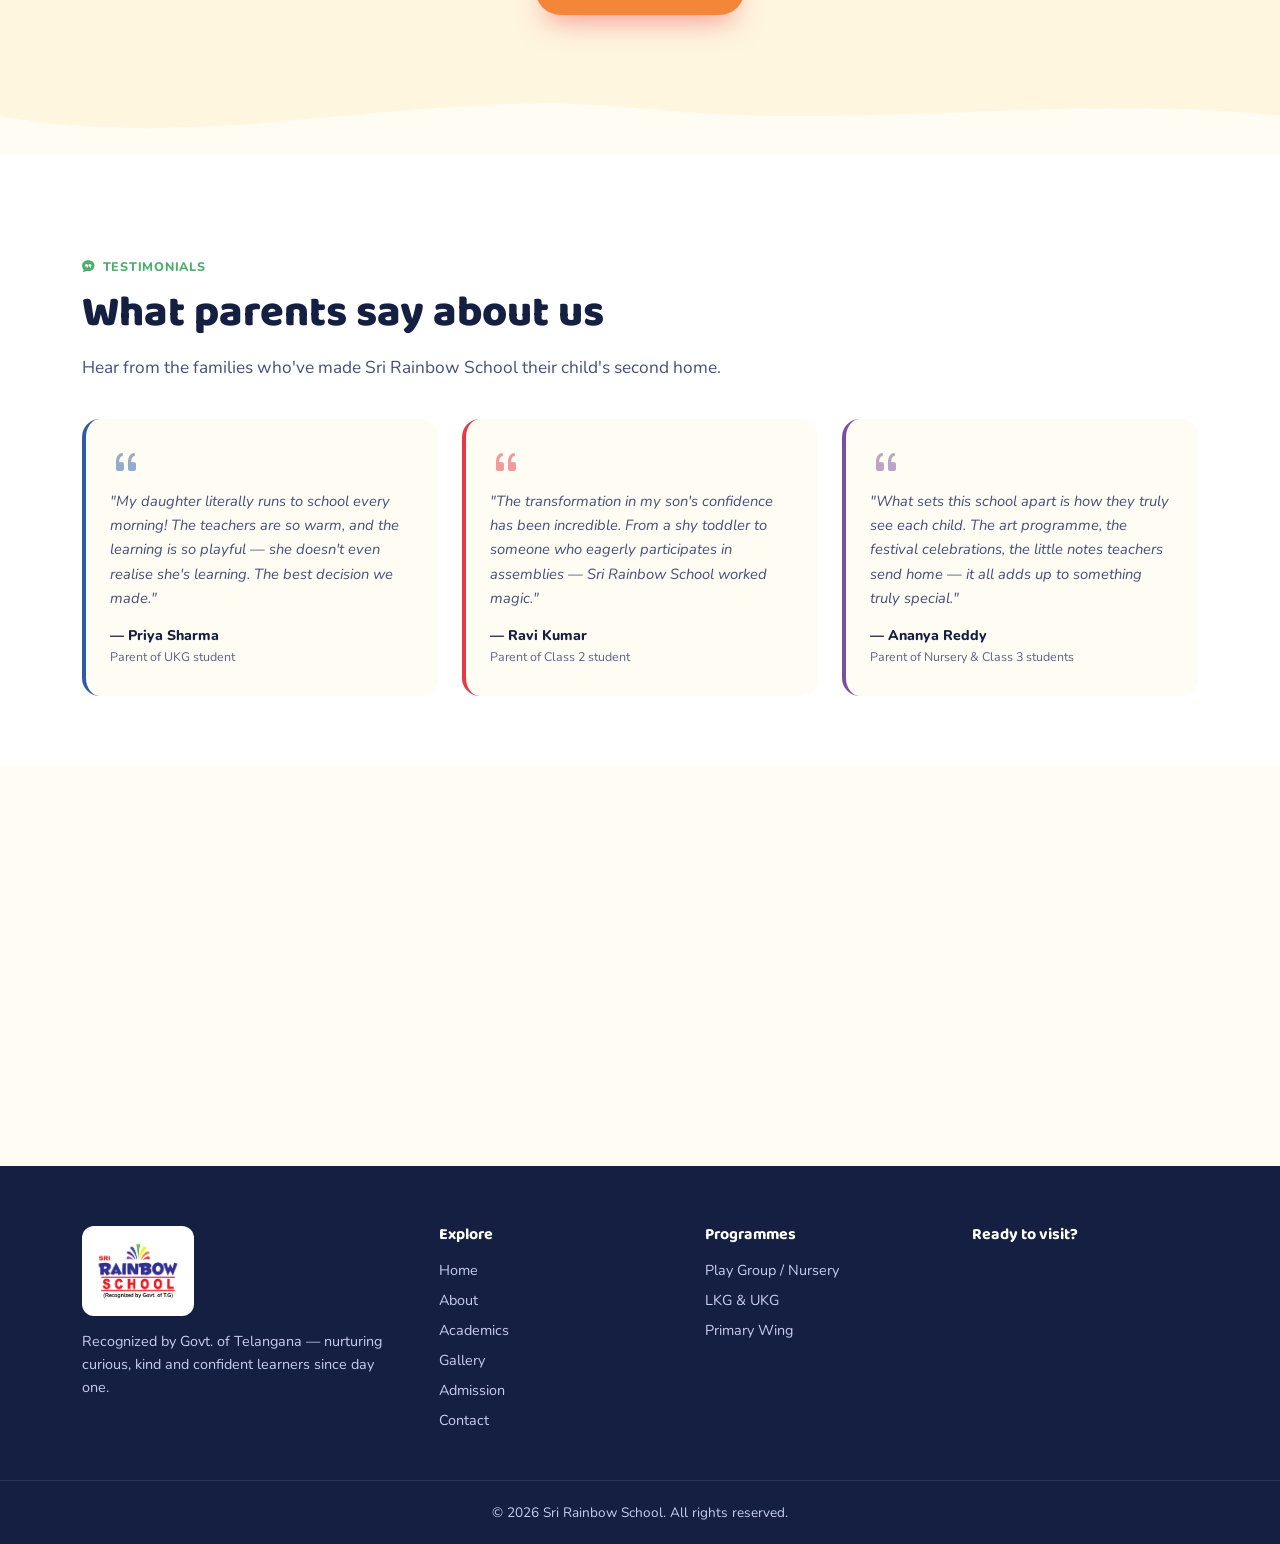
==== commit 01fb4556: "666" ====
--- a/index.html
+++ b/index.html
@@ -1341,6 +1341,9 @@
             }
             .modal-card {
                 grid-template-columns: 1fr;
+            }
+            .modal-side {
+                display: none;
             }
             .modal-side {
                 display: none;
@@ -1427,34 +1430,11 @@
             .hero-inner {
                 padding: 40px 22px 80px;
             }
-            .modal-form-wrap {
-                padding: 30px 22px;
-            }
-            /* Mobile modal responsive */
-            .modal-card {
-                max-height: 95vh;
-                margin: 10px;
-                border-radius: var(--radius-md);
-            }
-            .modal-form-wrap {
-                padding: 24px 16px;
-            }
-            .modal-form-wrap h4 {
-                font-size: 1.1rem;
-            }
-            .field input,
-            .field select,
-            .field textarea {
-                padding: 14px 16px;
-                font-size: 16px; /* Prevents zoom on iOS */
-            }
+            .modal-form-wrap { padding: 30px 22px; }
+.form-row { grid-template-columns: 1fr; }
+    }
             .form-row {
                 grid-template-columns: 1fr;
-                gap: 12px;
-            }
-            .btn-primary.full {
-                padding: 16px 24px;
-                font-size: 1rem;
             }
             .hero {
                 min-height: auto;
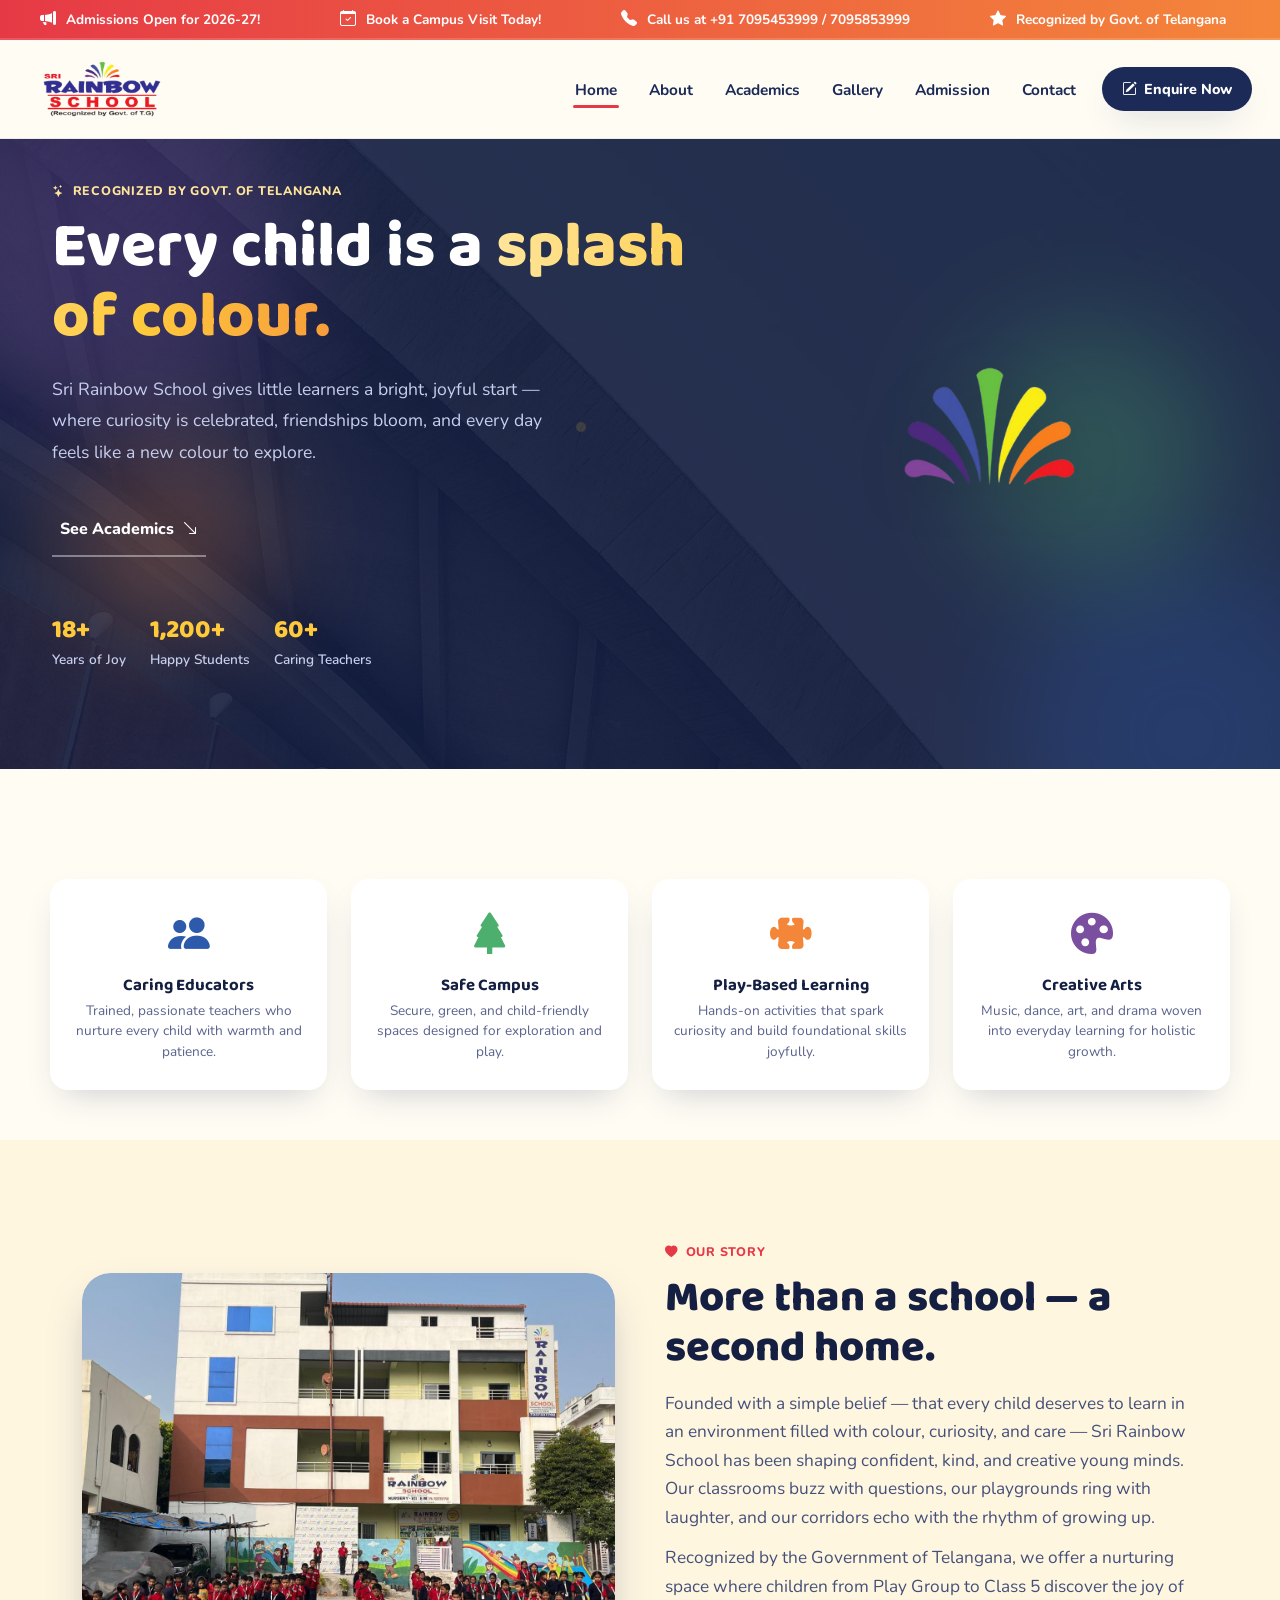
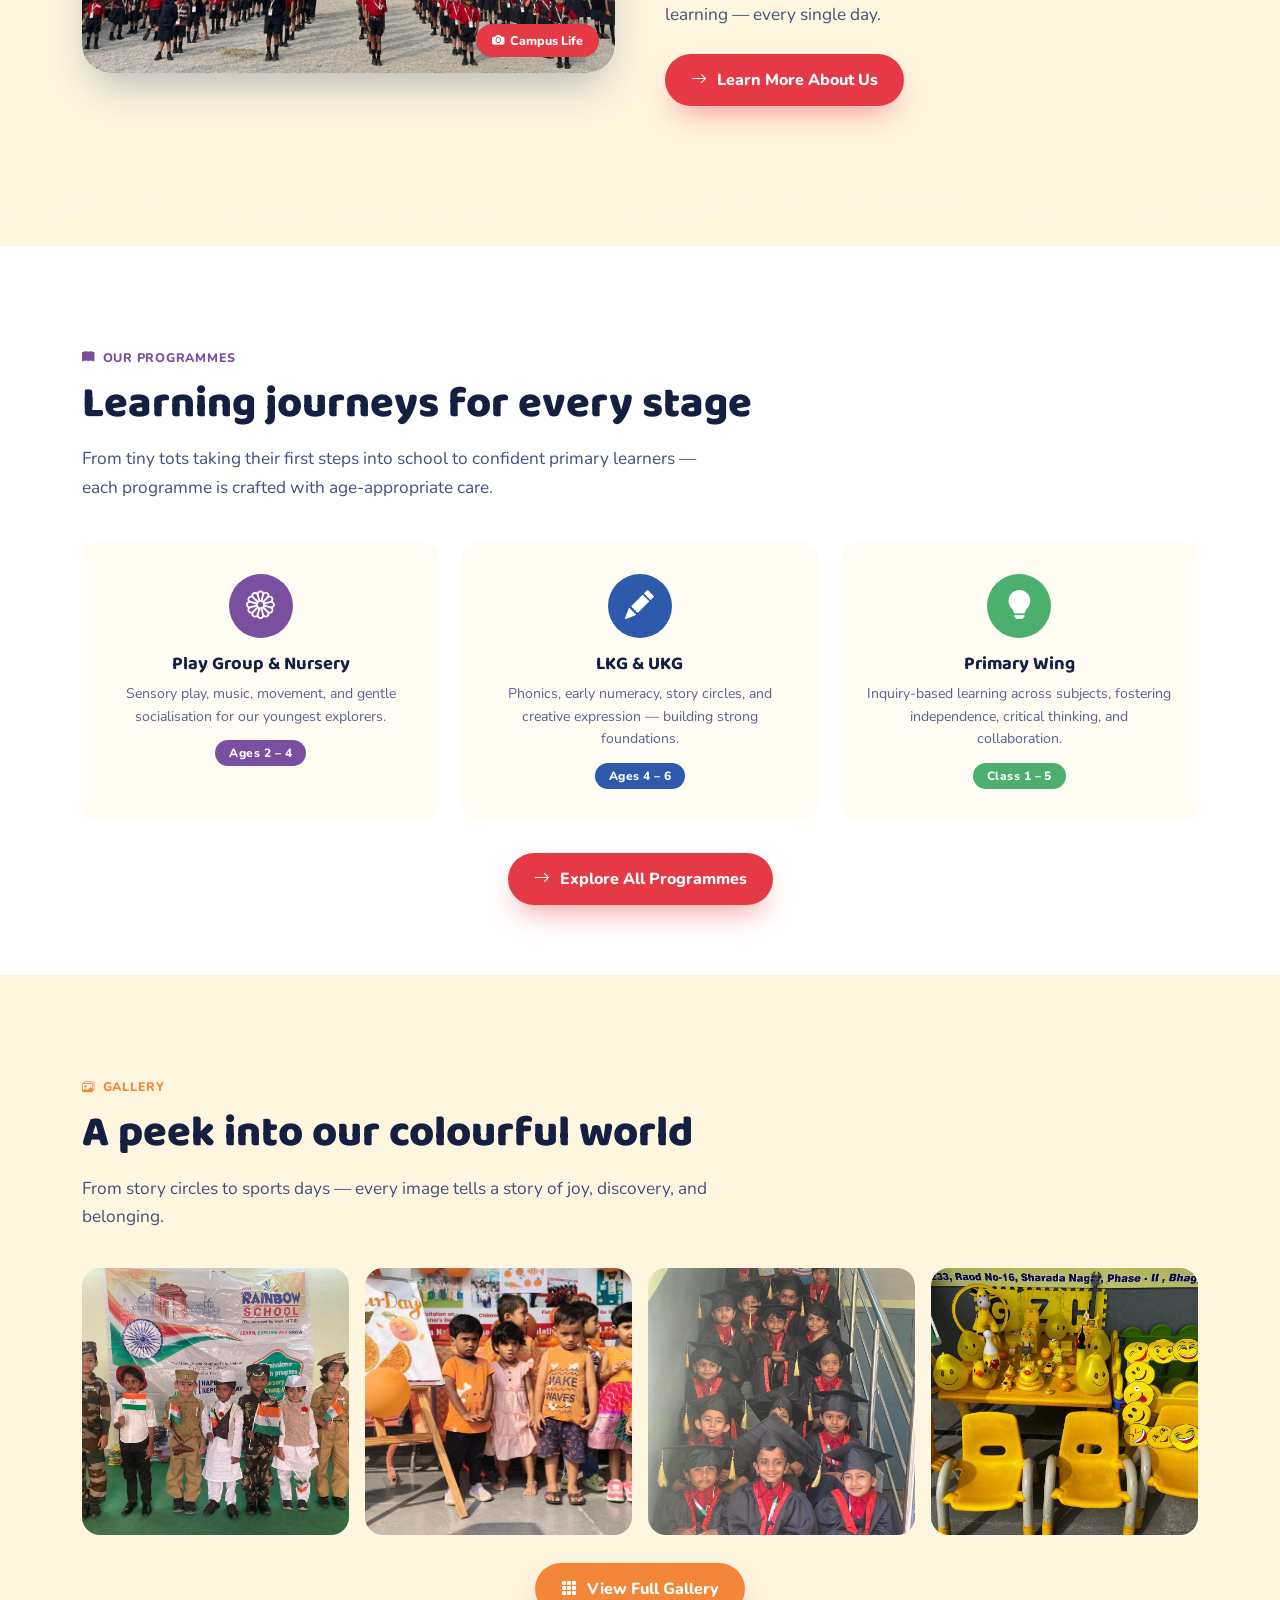
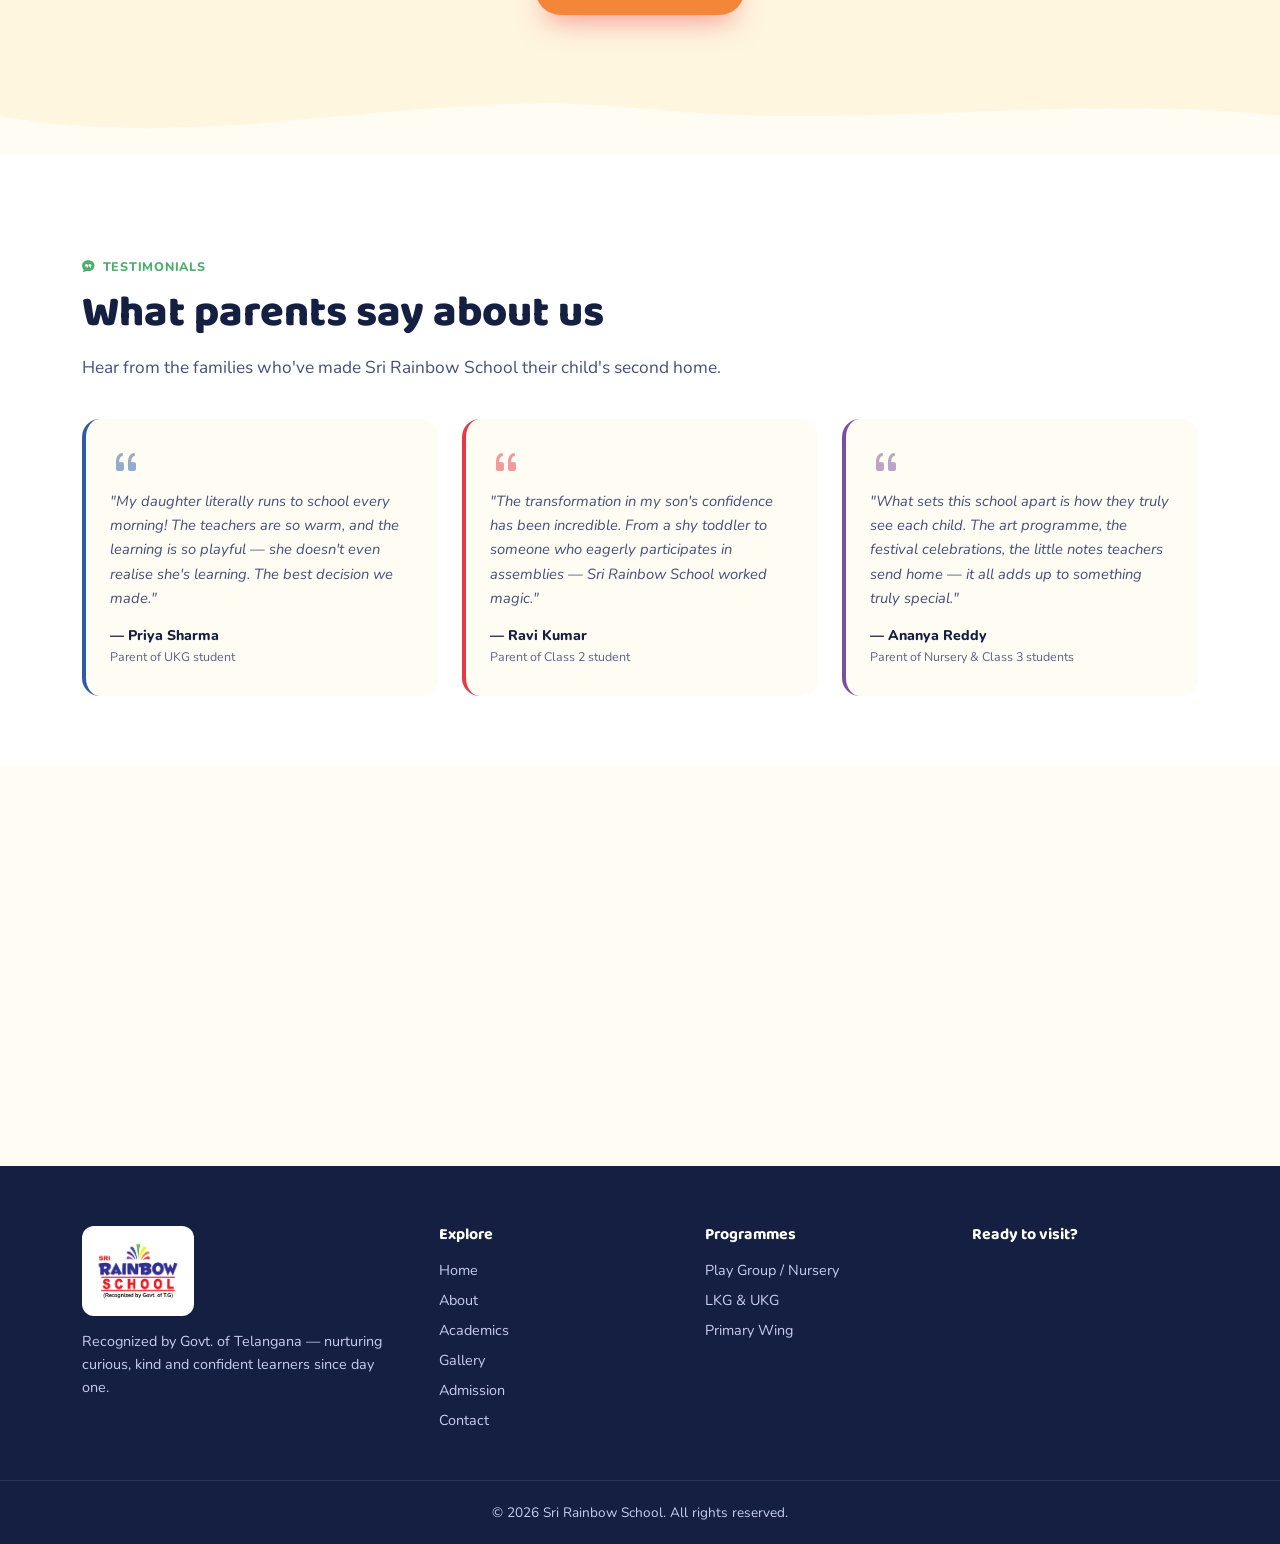
==== commit 47a27c41: "5" ====
--- a/index.html
+++ b/index.html
@@ -1354,6 +1354,9 @@
             .rainbow-burst {
                 max-width: 380px;
             }
+            .modal-form-wrap { padding: 30px 22px; }
+      .form-row { grid-template-columns: 1fr; }
+    }
         }
         @media (max-width: 760px) {
             /* Mobile nav */
@@ -1431,7 +1434,7 @@
                 padding: 40px 22px 80px;
             }
             .modal-form-wrap { padding: 30px 22px; }
-.form-row { grid-template-columns: 1fr; }
+      .form-row { grid-template-columns: 1fr; }
     }
             .form-row {
                 grid-template-columns: 1fr;
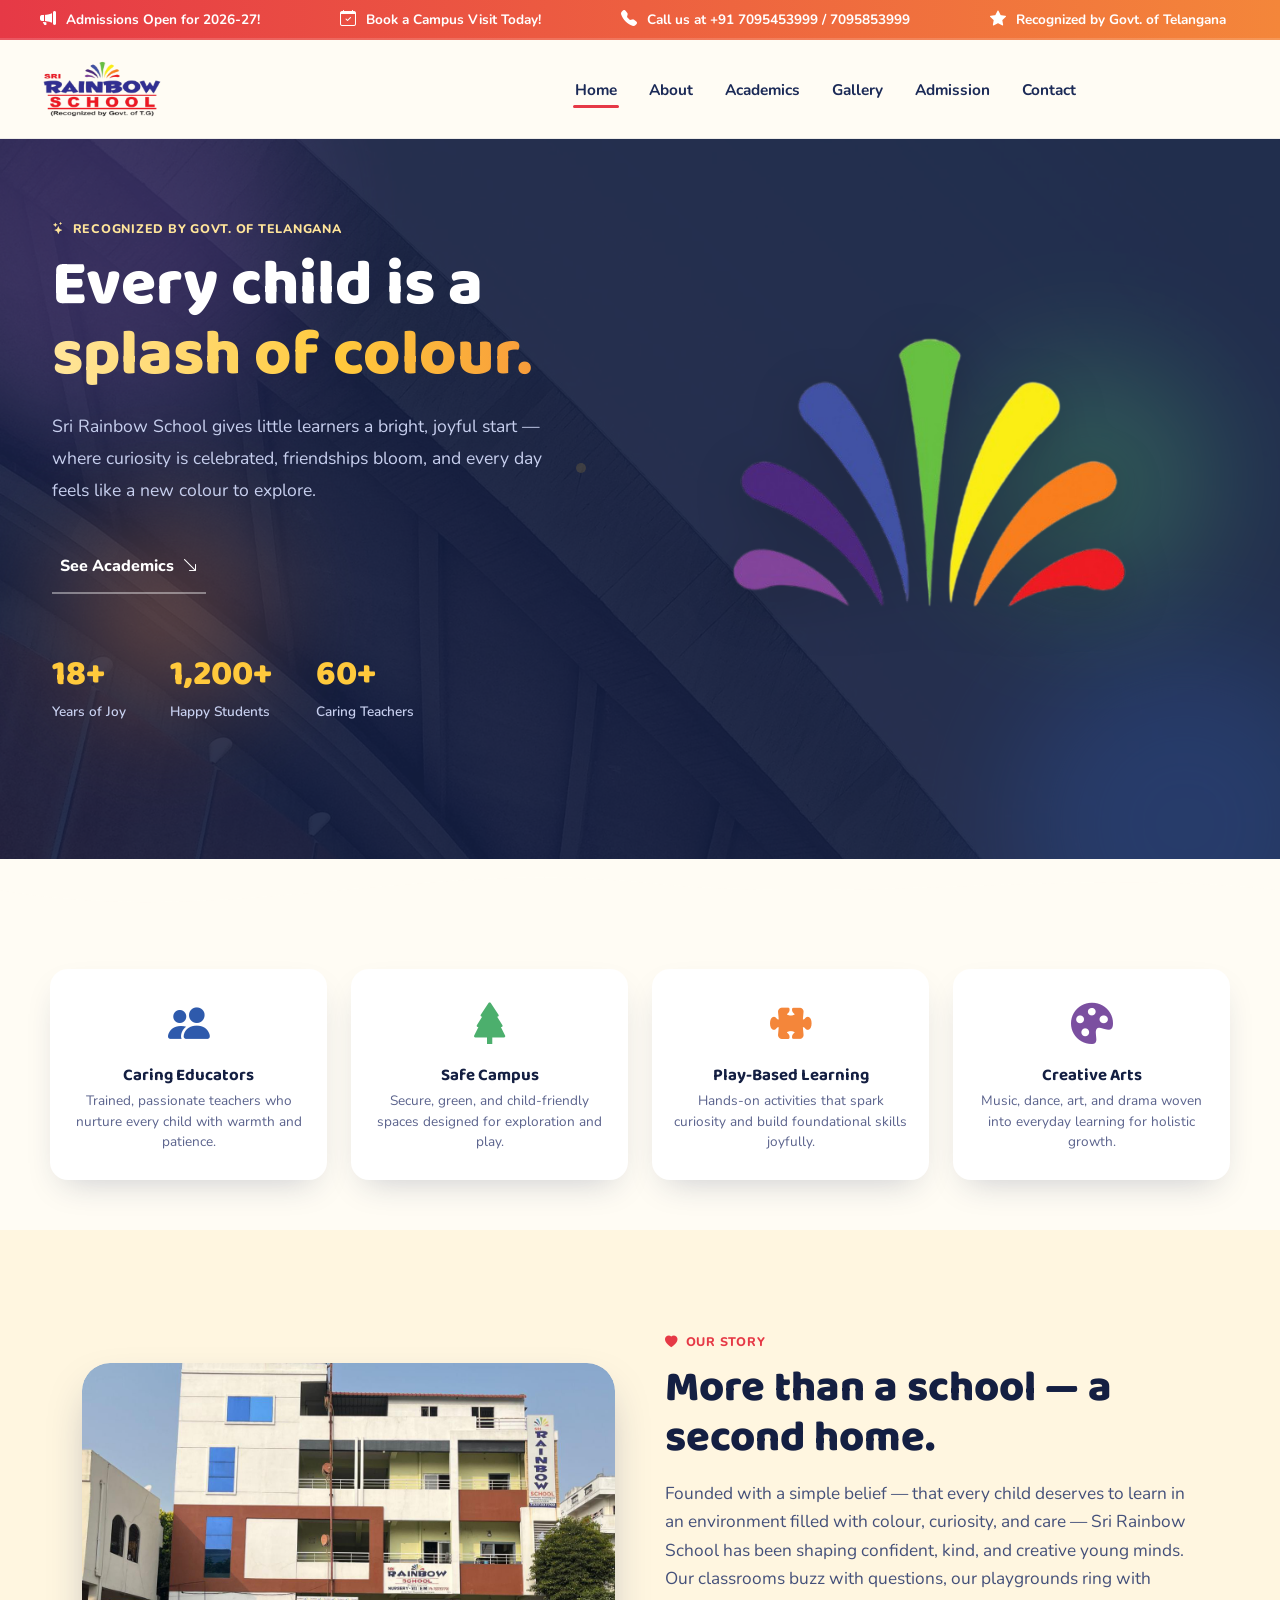
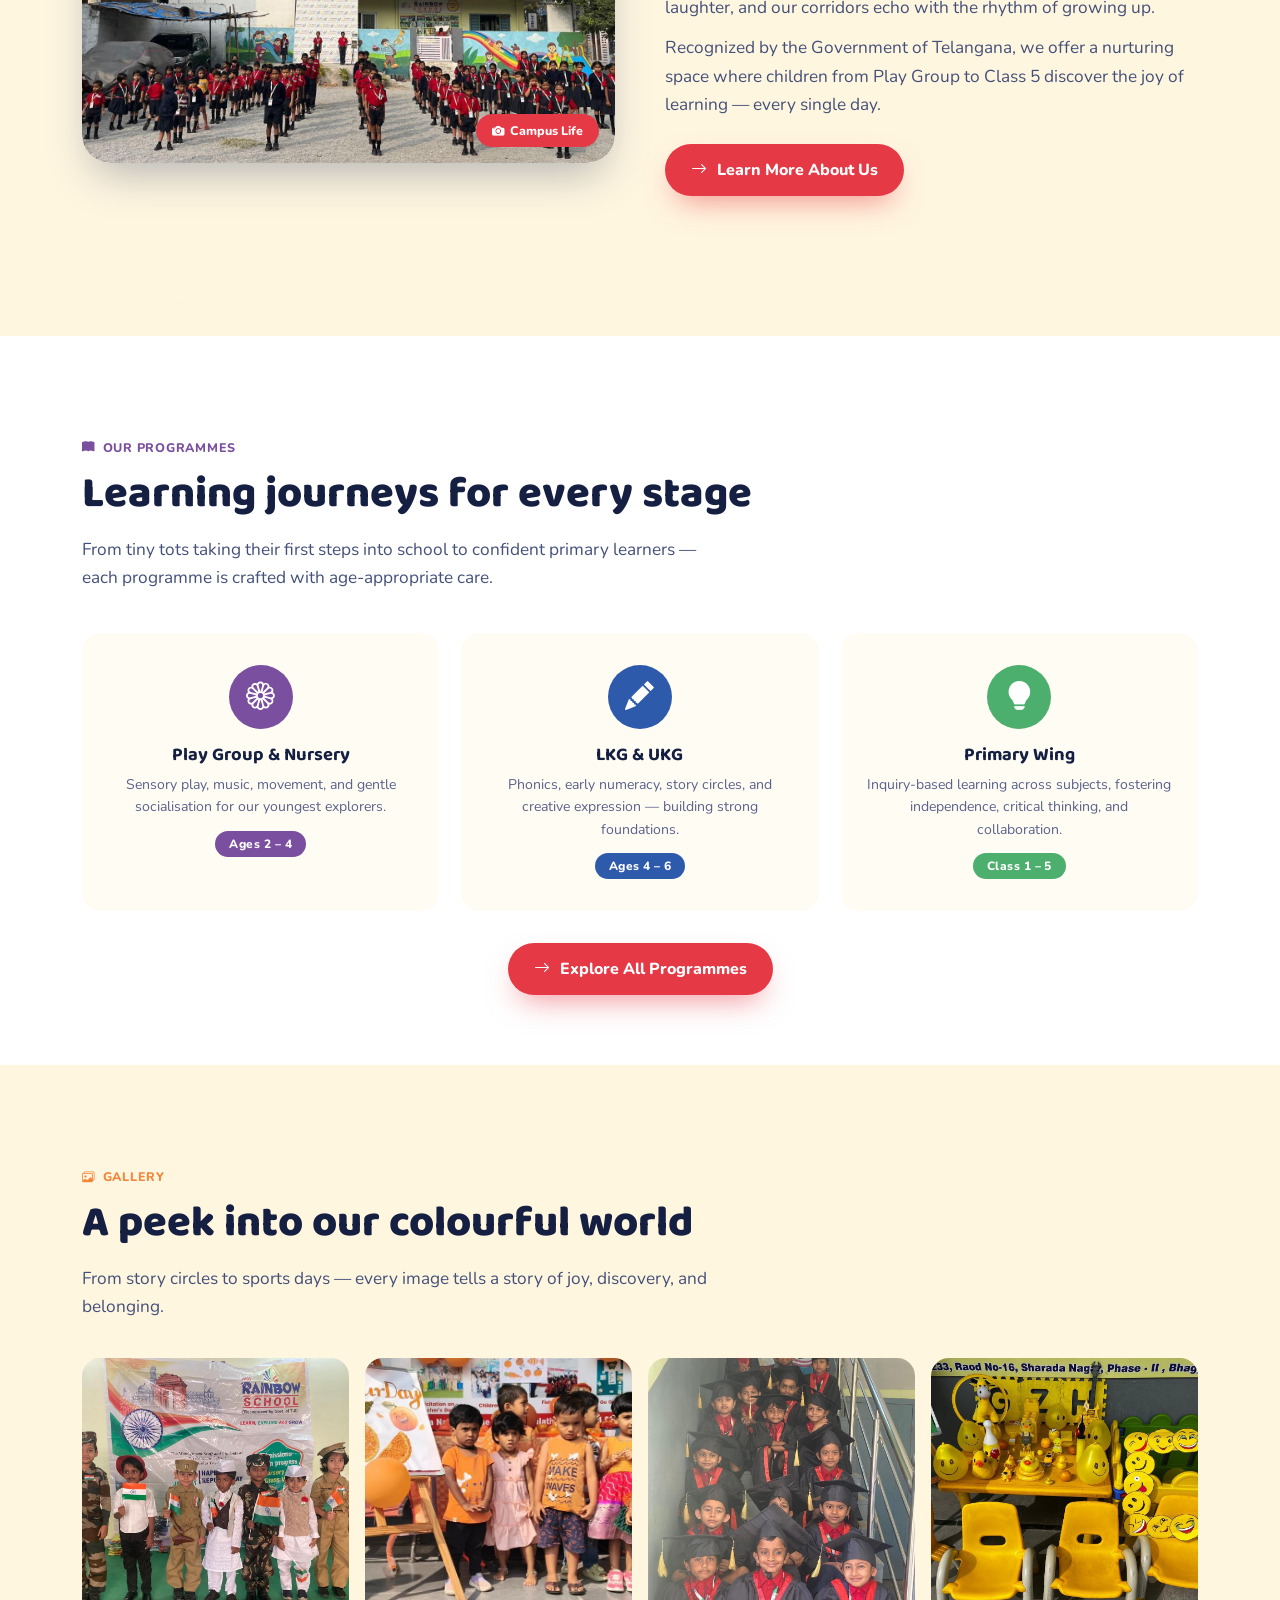
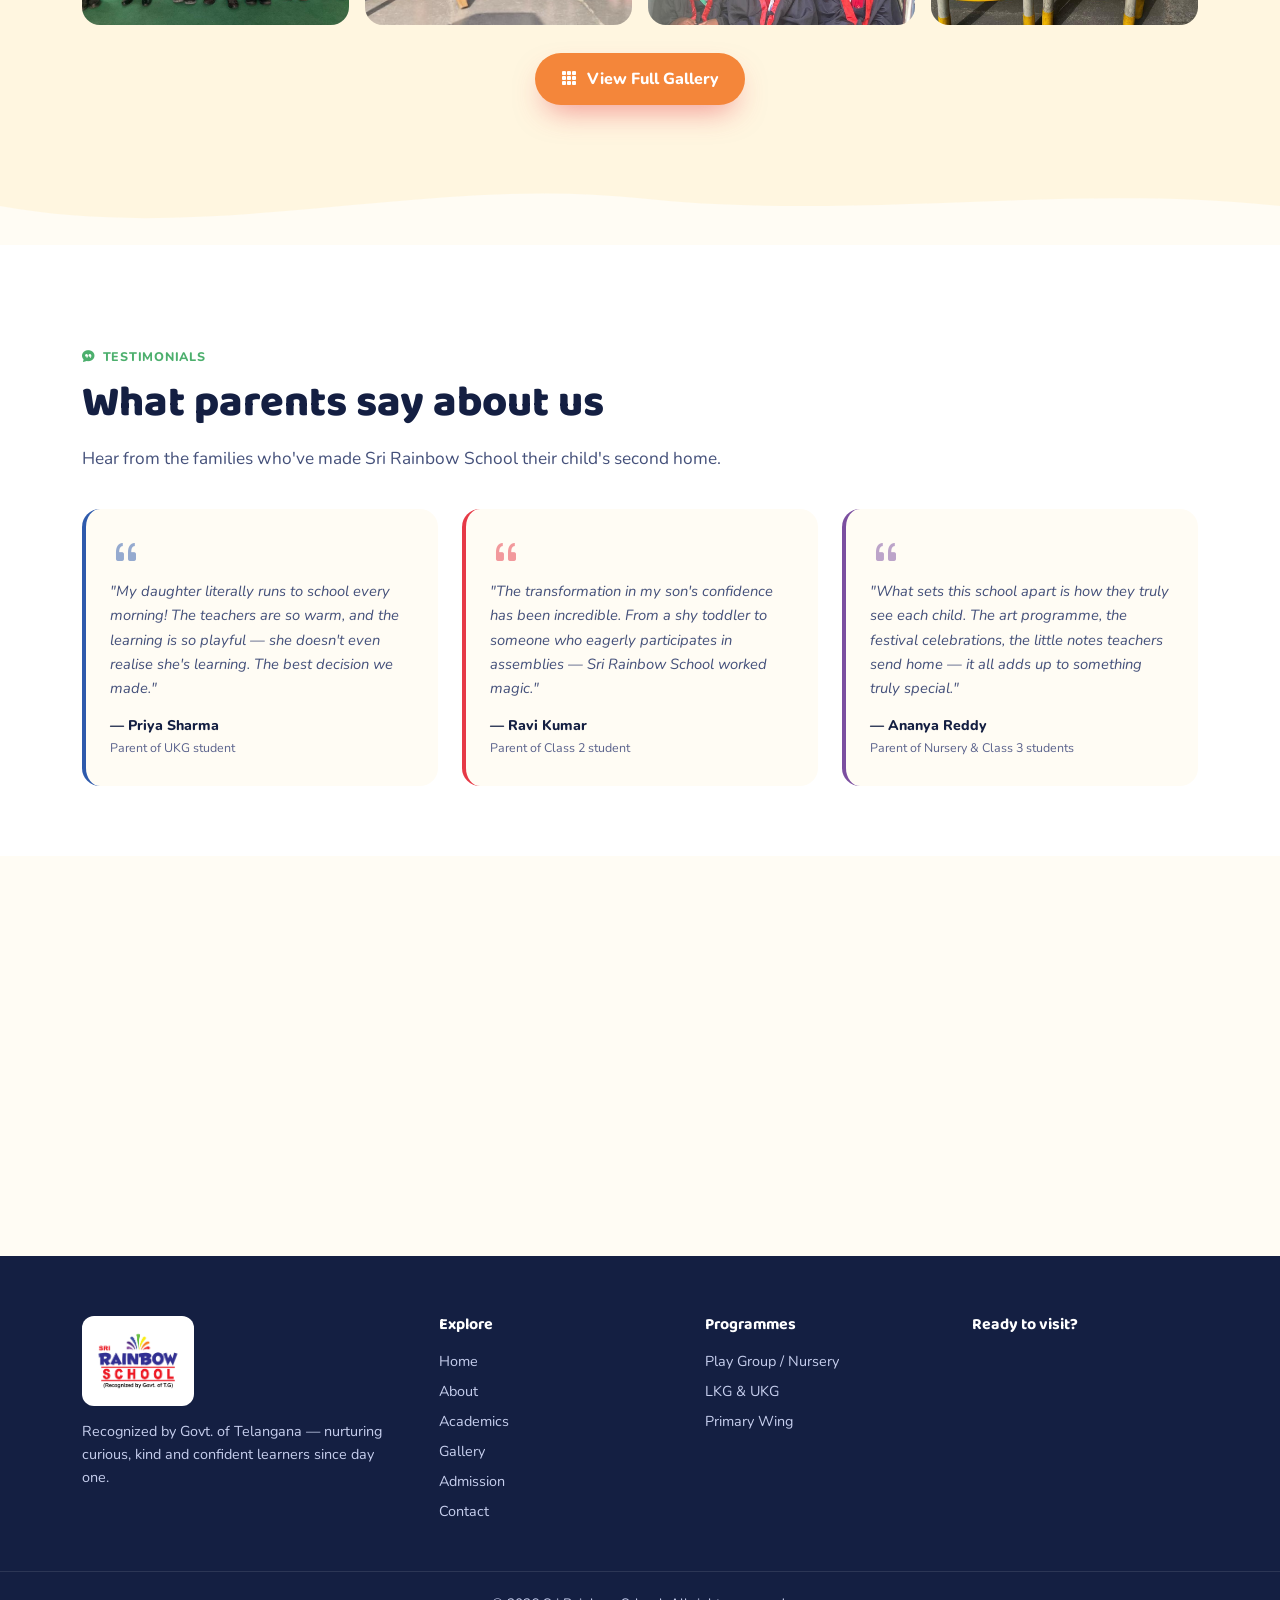
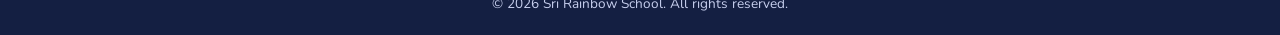
==== commit 1b293e1b: "89" ====
--- a/index.html
+++ b/index.html
@@ -1194,17 +1194,8 @@
             left: 120px;
             transform: rotate(40deg);
         }
-        .modal-form-wrap {
-            padding: 44px 40px;
-        }
-        .modal-form-wrap h4 {
-            font-size: 1.2rem;
-            margin-bottom: 22px;
-            color: var(--navy-2);
-            display: flex;
-            gap: 10px;
-            align-items: center;
-        }
+        .modal-form-wrap { padding: 44px 40px; }
+    .modal-form-wrap h4 { font-size: 1.2rem; margin-bottom: 22px; color: var(--navy-2); display: flex; gap: 10px; align-items: center; }
         .modal-success {
             display: none;
             text-align: center;
@@ -1345,18 +1336,12 @@
             .modal-side {
                 display: none;
             }
-            .modal-side {
-                display: none;
-            }
             .program-cards {
                 grid-template-columns: 1fr 1fr;
             }
             .rainbow-burst {
                 max-width: 380px;
             }
-            .modal-form-wrap { padding: 30px 22px; }
-      .form-row { grid-template-columns: 1fr; }
-    }
         }
         @media (max-width: 760px) {
             /* Mobile nav */
@@ -1424,33 +1409,53 @@
             .testi-cards {
                 grid-template-columns: 1fr;
             }
-            .footer-wrap {
-                grid-template-columns: 1fr;
-            }
+           .footer-wrap { grid-template-columns: 1fr; gap: 30px; }
             .section-wrap {
                 padding: 70px 22px 50px;
             }
             .hero-inner {
                 padding: 40px 22px 80px;
             }
+           /* .modal-form-wrap {
+                padding: 30px 22px;
+            }*/
+            /* Mobile modal responsive */
+            /*.modal-card {
+                max-height: 95vh;
+                margin: 10px;
+                border-radius: var(--radius-md);
+            }
+           
+            .modal-form-wrap h4 {
+                font-size: 1.1rem;
+            }
+            .field input,
+            .field select,
+            .field textarea {
+                padding: 14px 16px;
+                font-size: 16px; /* Prevents zoom on iOS */
+            /*.form-row {
+                grid-template-columns: 1fr;
+            }*/
+            .btn-primary.full {
+                padding: 16px 24px;
+                font-size: 1rem;
+            }
+            .hero {
+                min-height: auto;
+            }
+            .rainbow-burst {
+                max-width: 260px;
+            }
+            .hero-stats {
+                gap: 24px;
+            }
+            .stat-num {
+                font-size: 1.6rem;
+            }
             .modal-form-wrap { padding: 30px 22px; }
       .form-row { grid-template-columns: 1fr; }
-    }
-            .form-row {
-                grid-template-columns: 1fr;
-            }
-            .hero {
-                min-height: auto;
-            }
-            .rainbow-burst {
-                max-width: 260px;
-            }
-            .hero-stats {
-                gap: 24px;
-            }
-            .stat-num {
-                font-size: 1.6rem;
-            }
+
         }
     </style>
 </head>
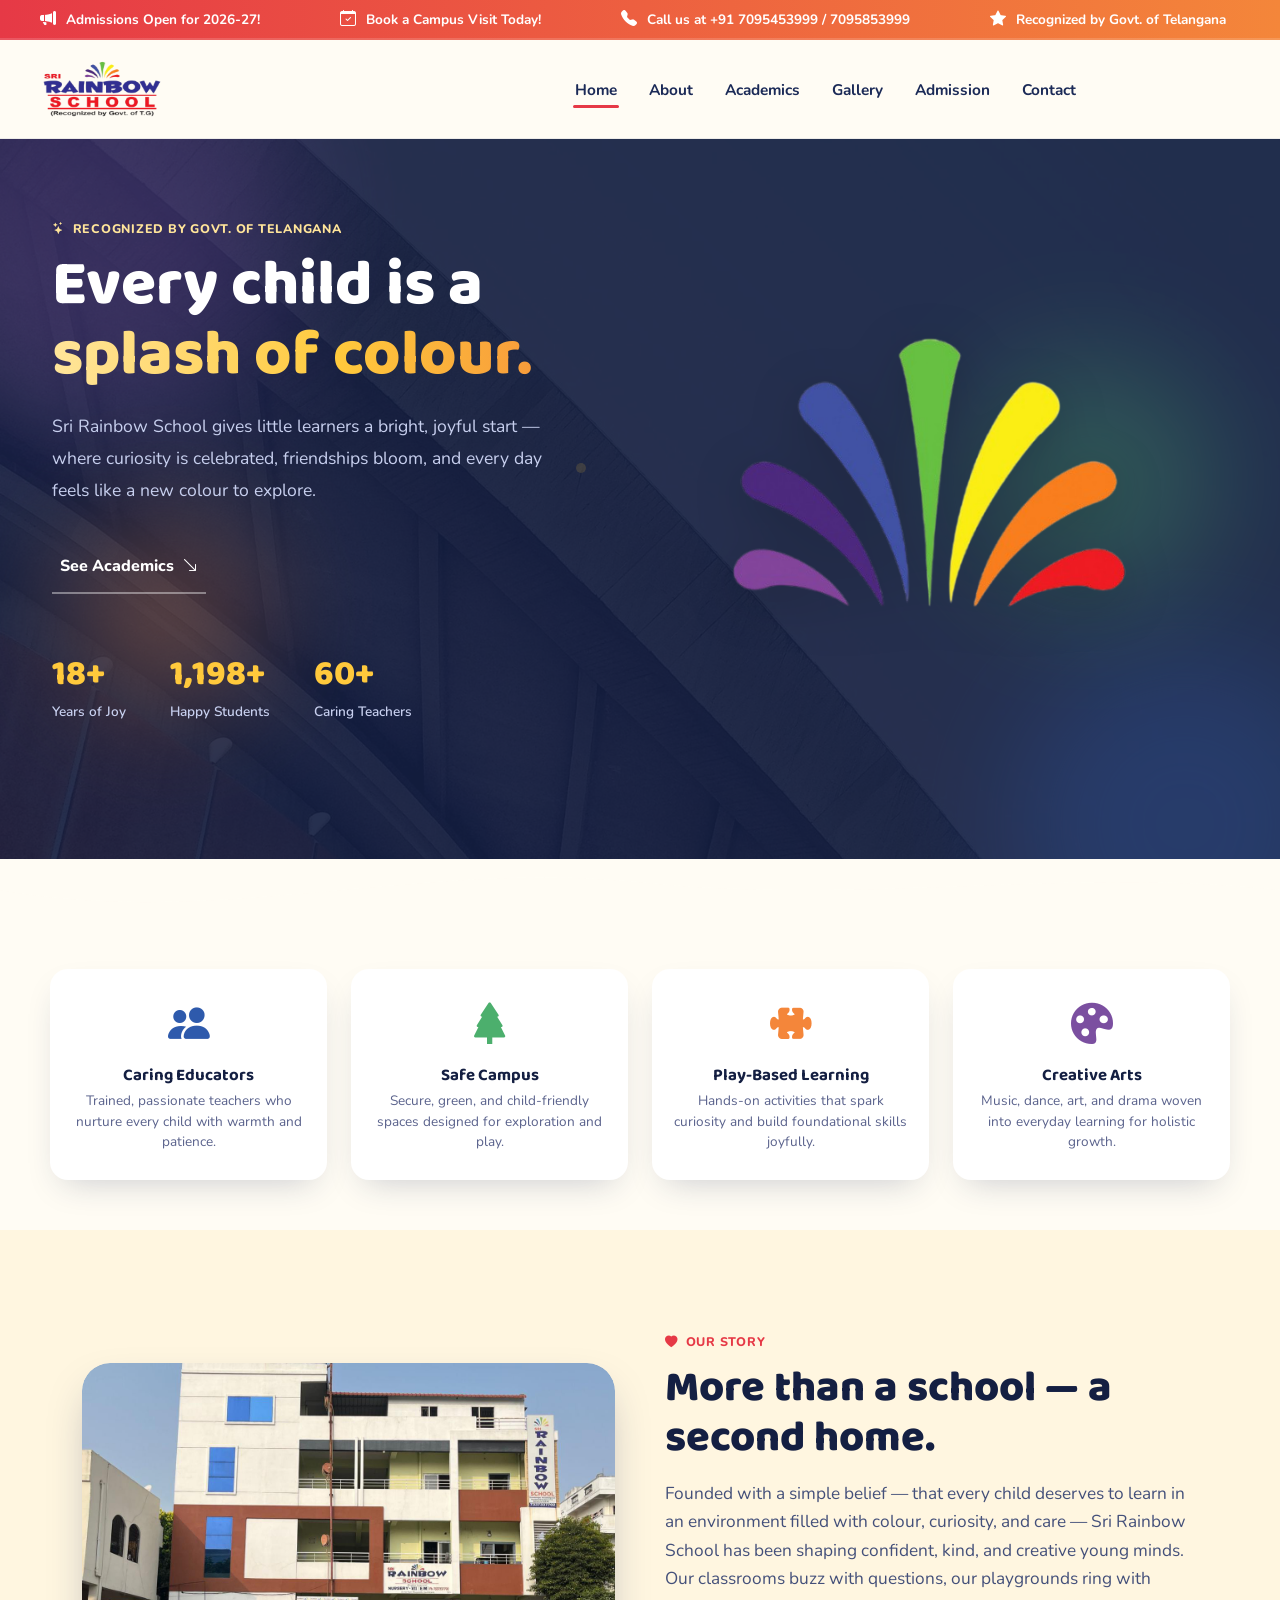
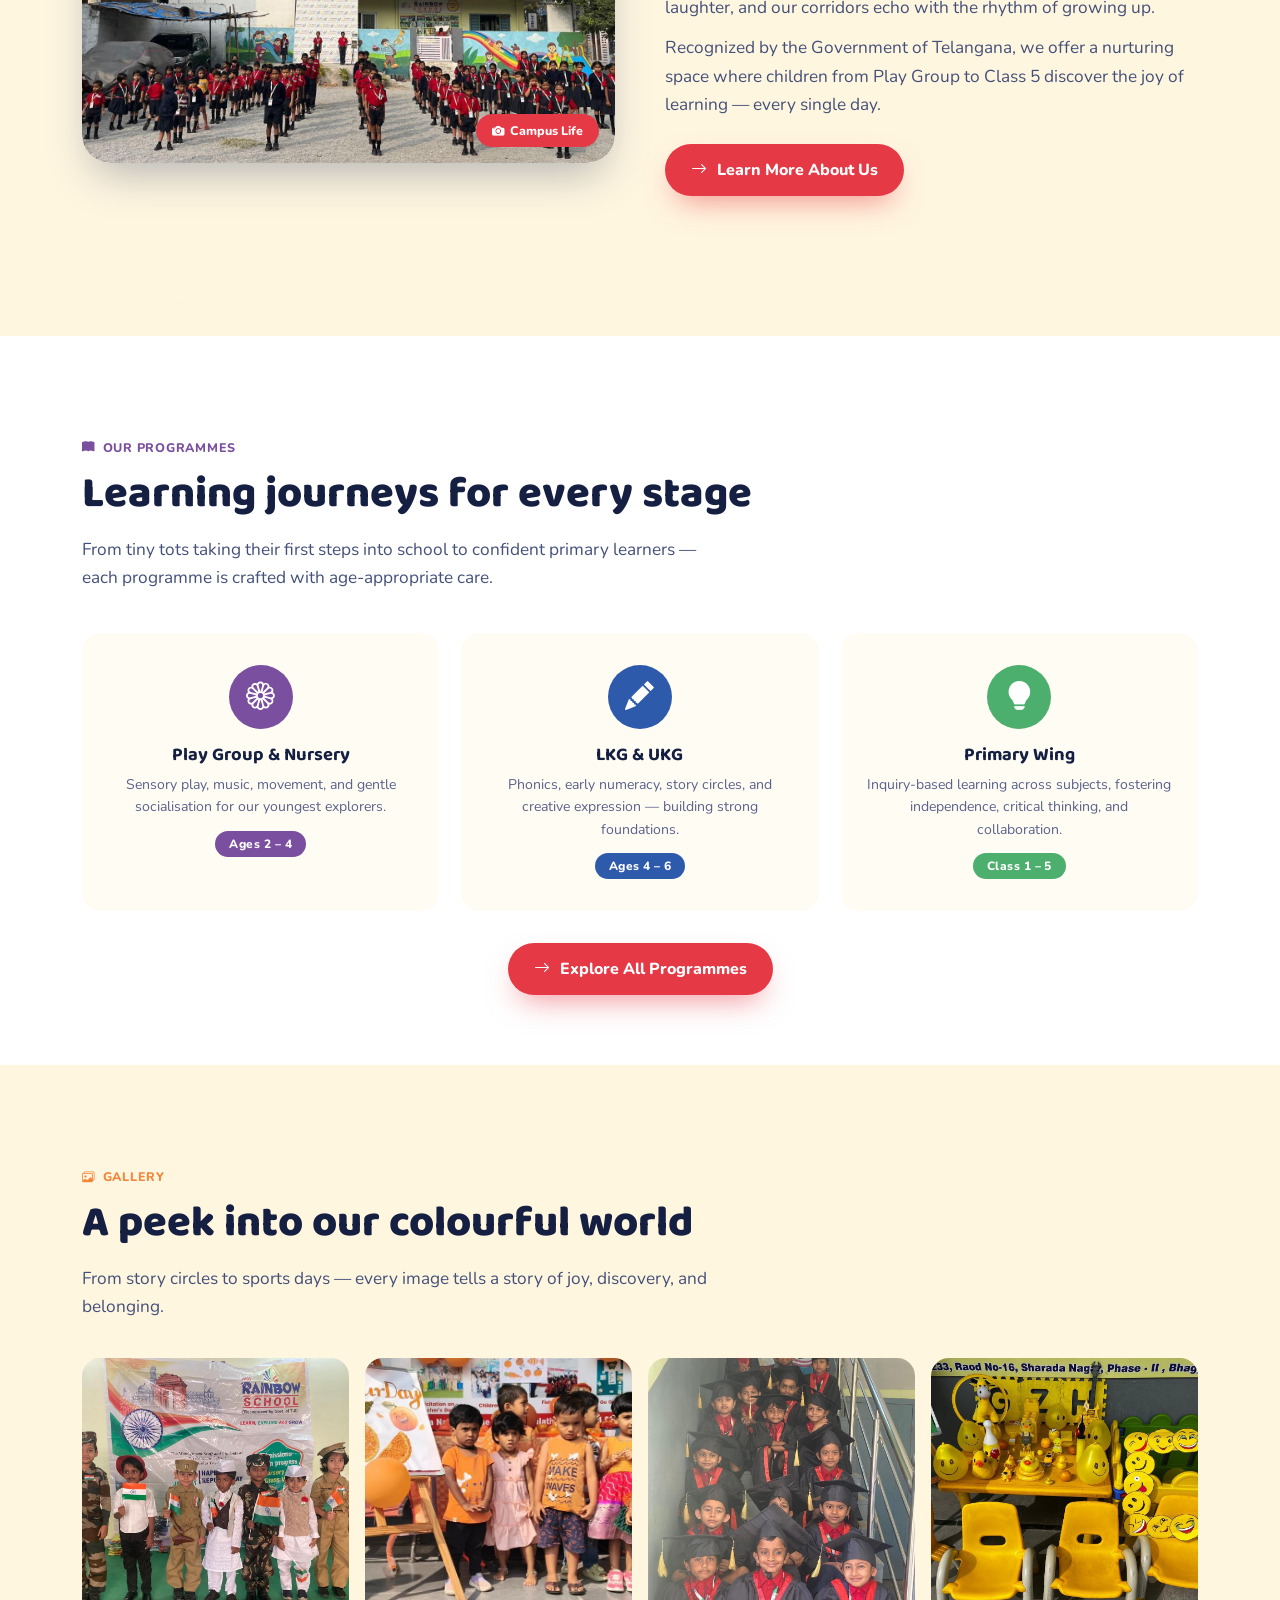
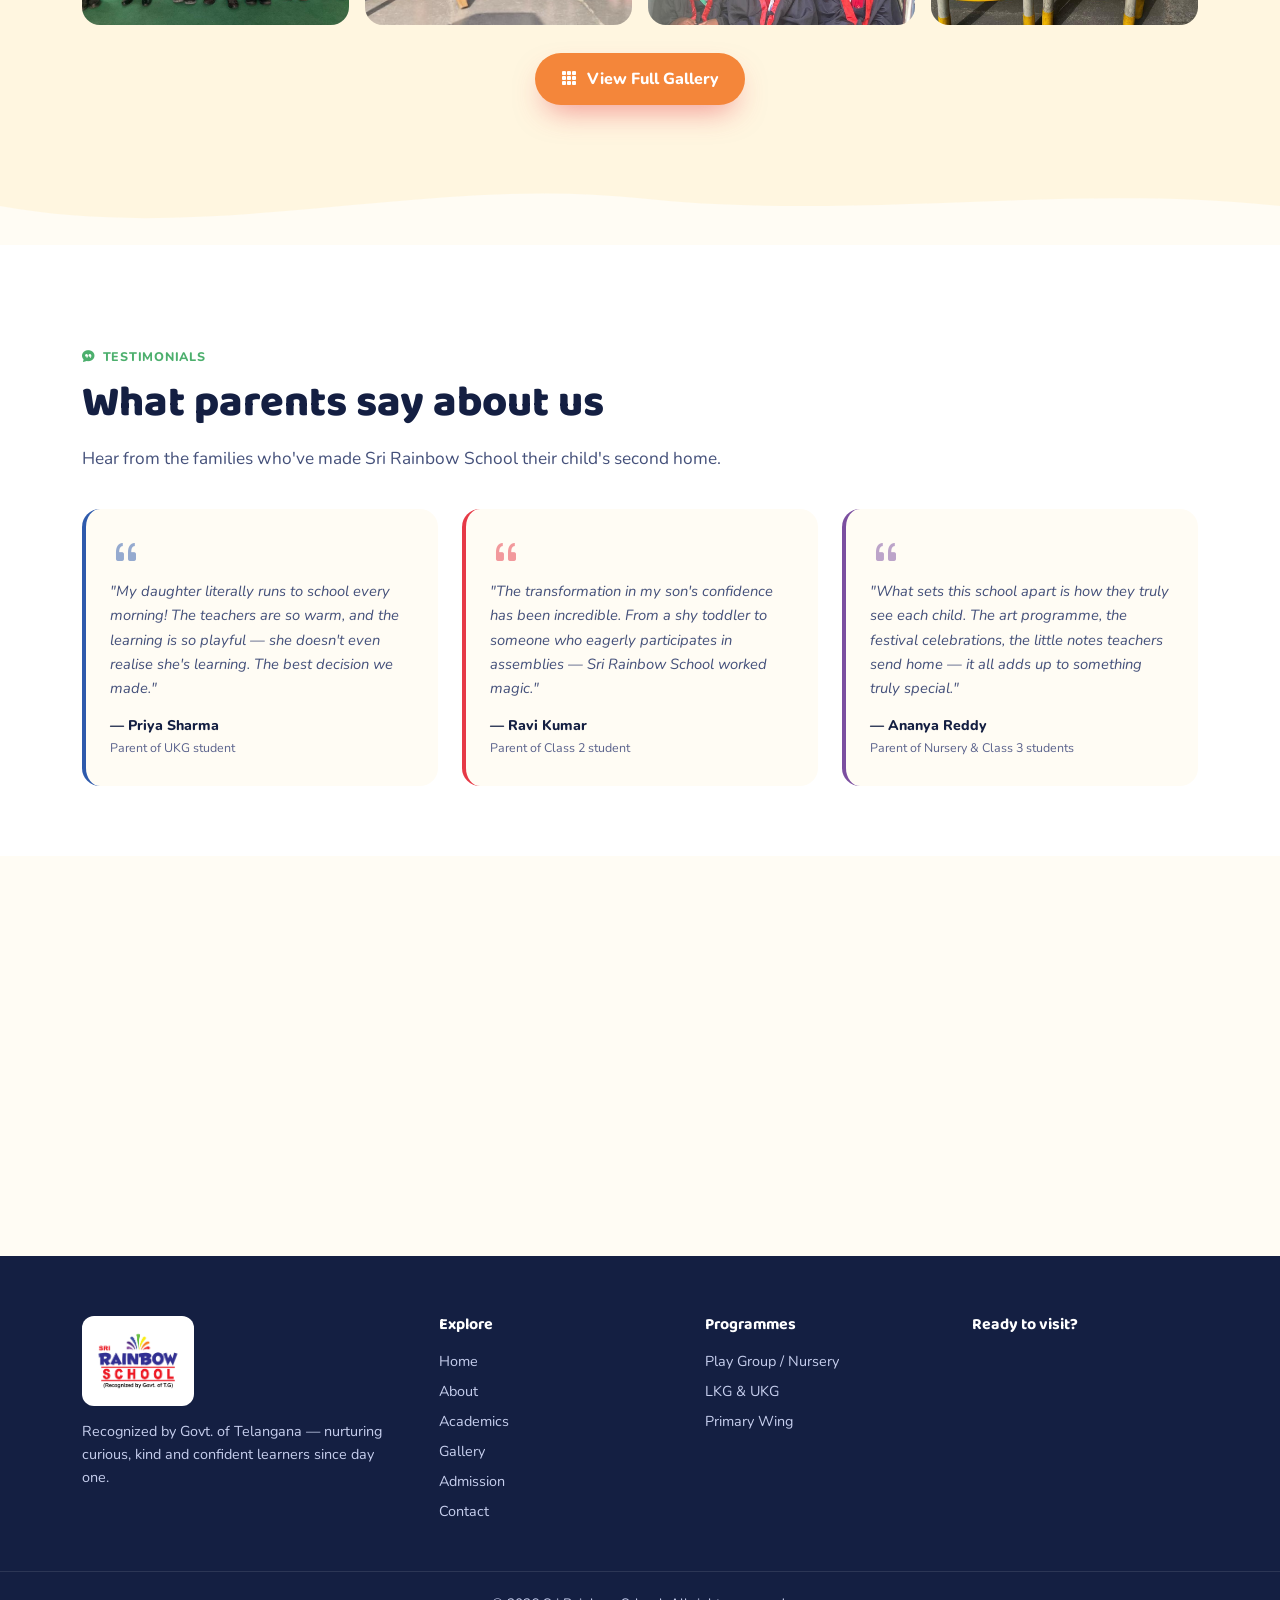
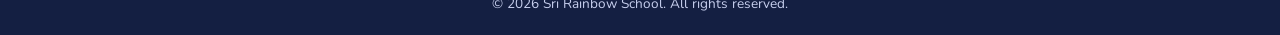
==== commit aa5b3b2c: "Update index.html" ====
--- a/index.html
+++ b/index.html
@@ -1698,7 +1698,7 @@
     <!-- Map Section -->
     <section class="map-section">
         <div class="map-embed">
-            <iframe src="https://www.google.com/maps/embed?pb=!1m14!1m12!1m3!1d227.81786002559903!2d78.58678890798737!3d17.327960607516367!2m3!1f0!2f0!3f0!3m2!1i1024!2i768!4f13.1!5e1!3m2!1sen!2sin!4v1784069580131!5m2!1sen!2sin" width="600" height="450" style="border:0;" allowfullscreen="" loading="lazy" referrerpolicy="strict-origin-when-cross-origin"></iframe>
+            <iframe src="https://www.google.com/maps/embed?pb=!1m10!1m8!1m3!1d476.0928329951529!2d78.586789!3d17.327961!3m2!1i1024!2i768!4f13.1!5e0!3m2!1sen!2sin!4v1784076397962!5m2!1sen!2sin" width="600" height="450" style="border:0;" allowfullscreen="" loading="lazy" referrerpolicy="strict-origin-when-cross-origin"></iframe>
         </div>
     </section>
 
